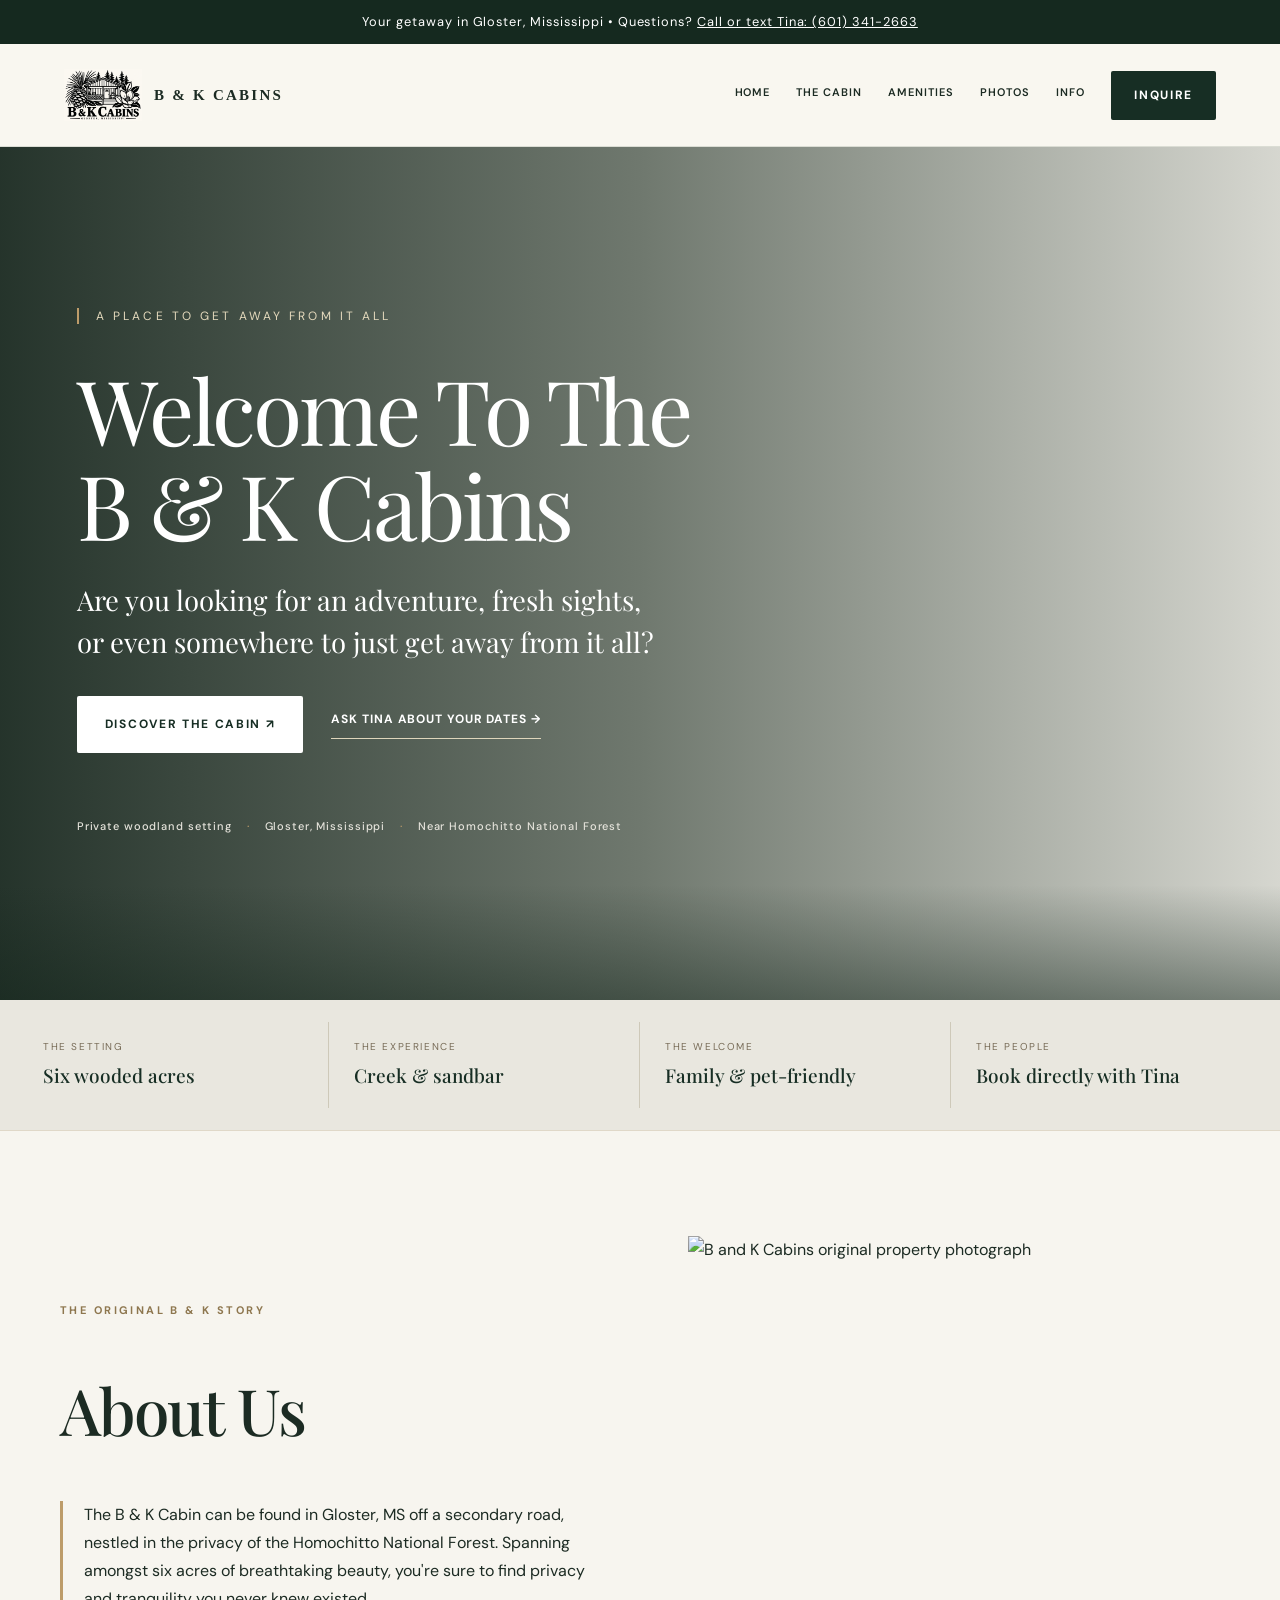
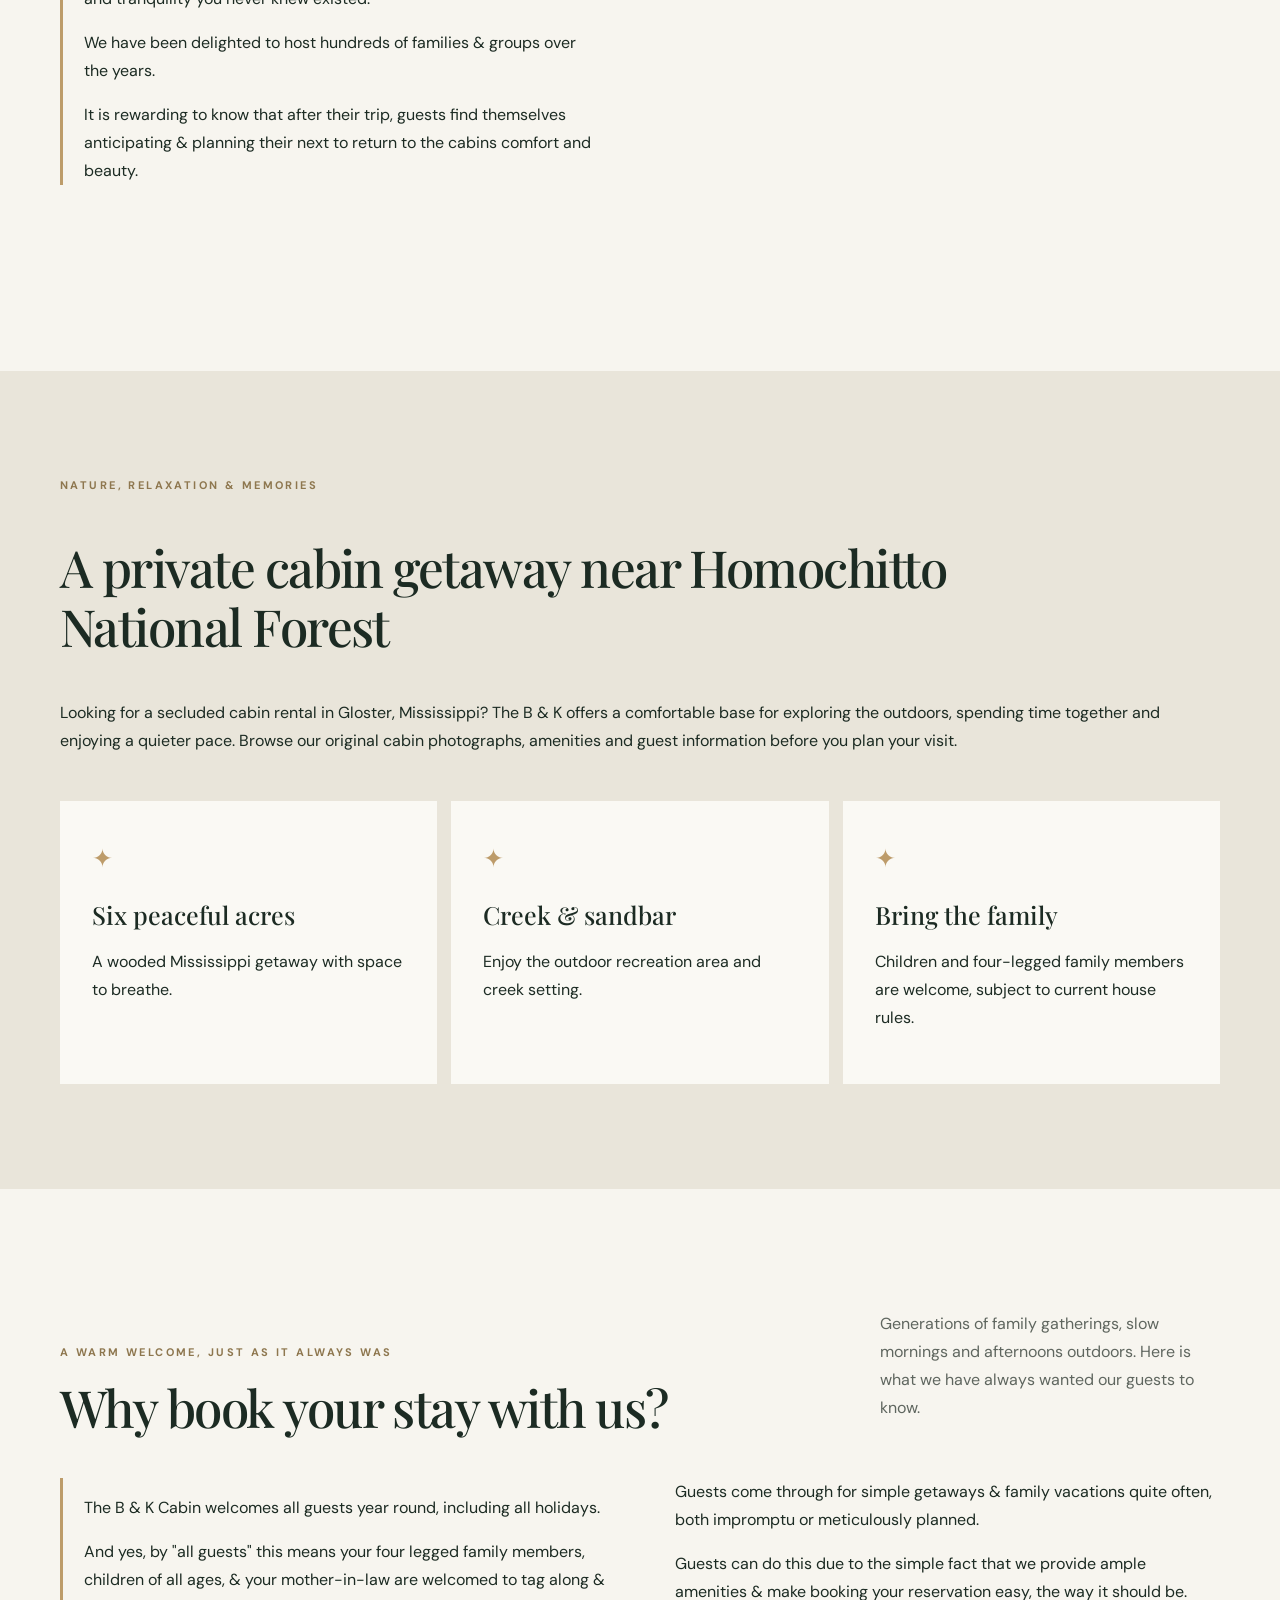
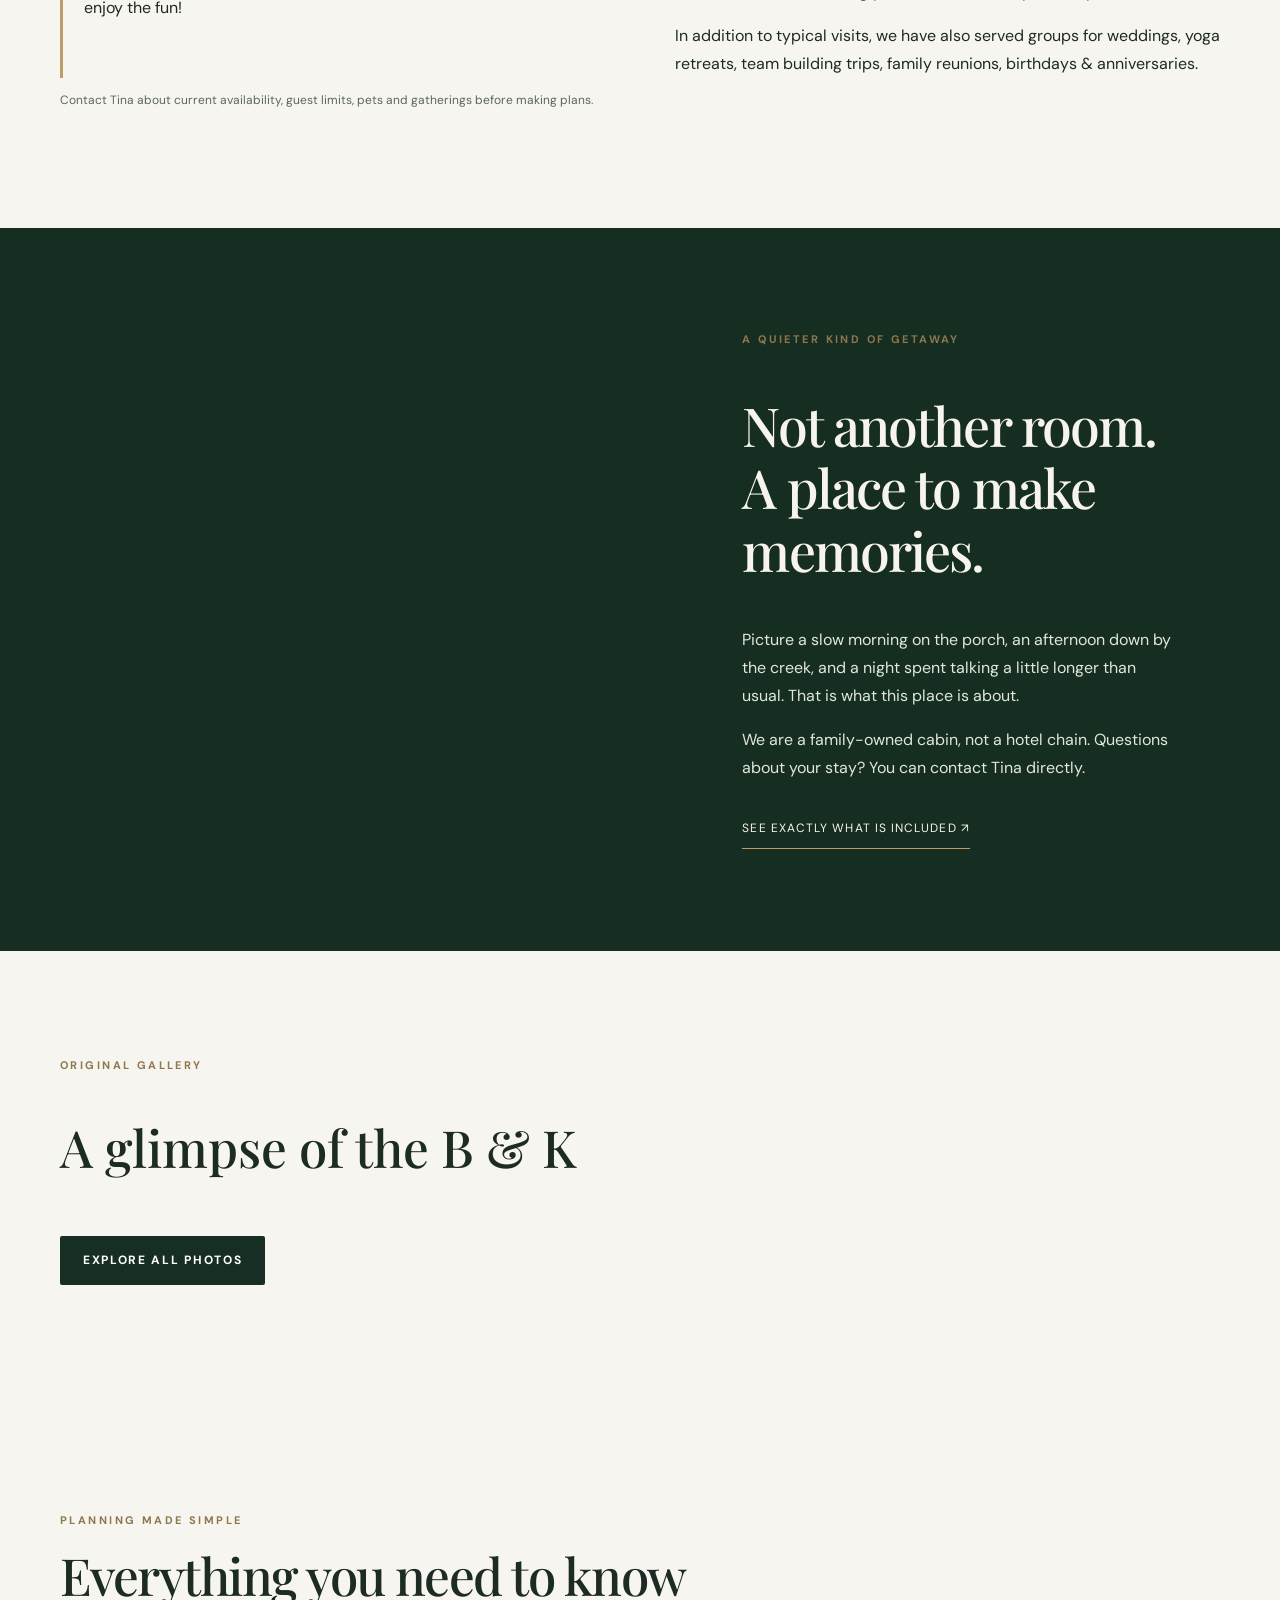
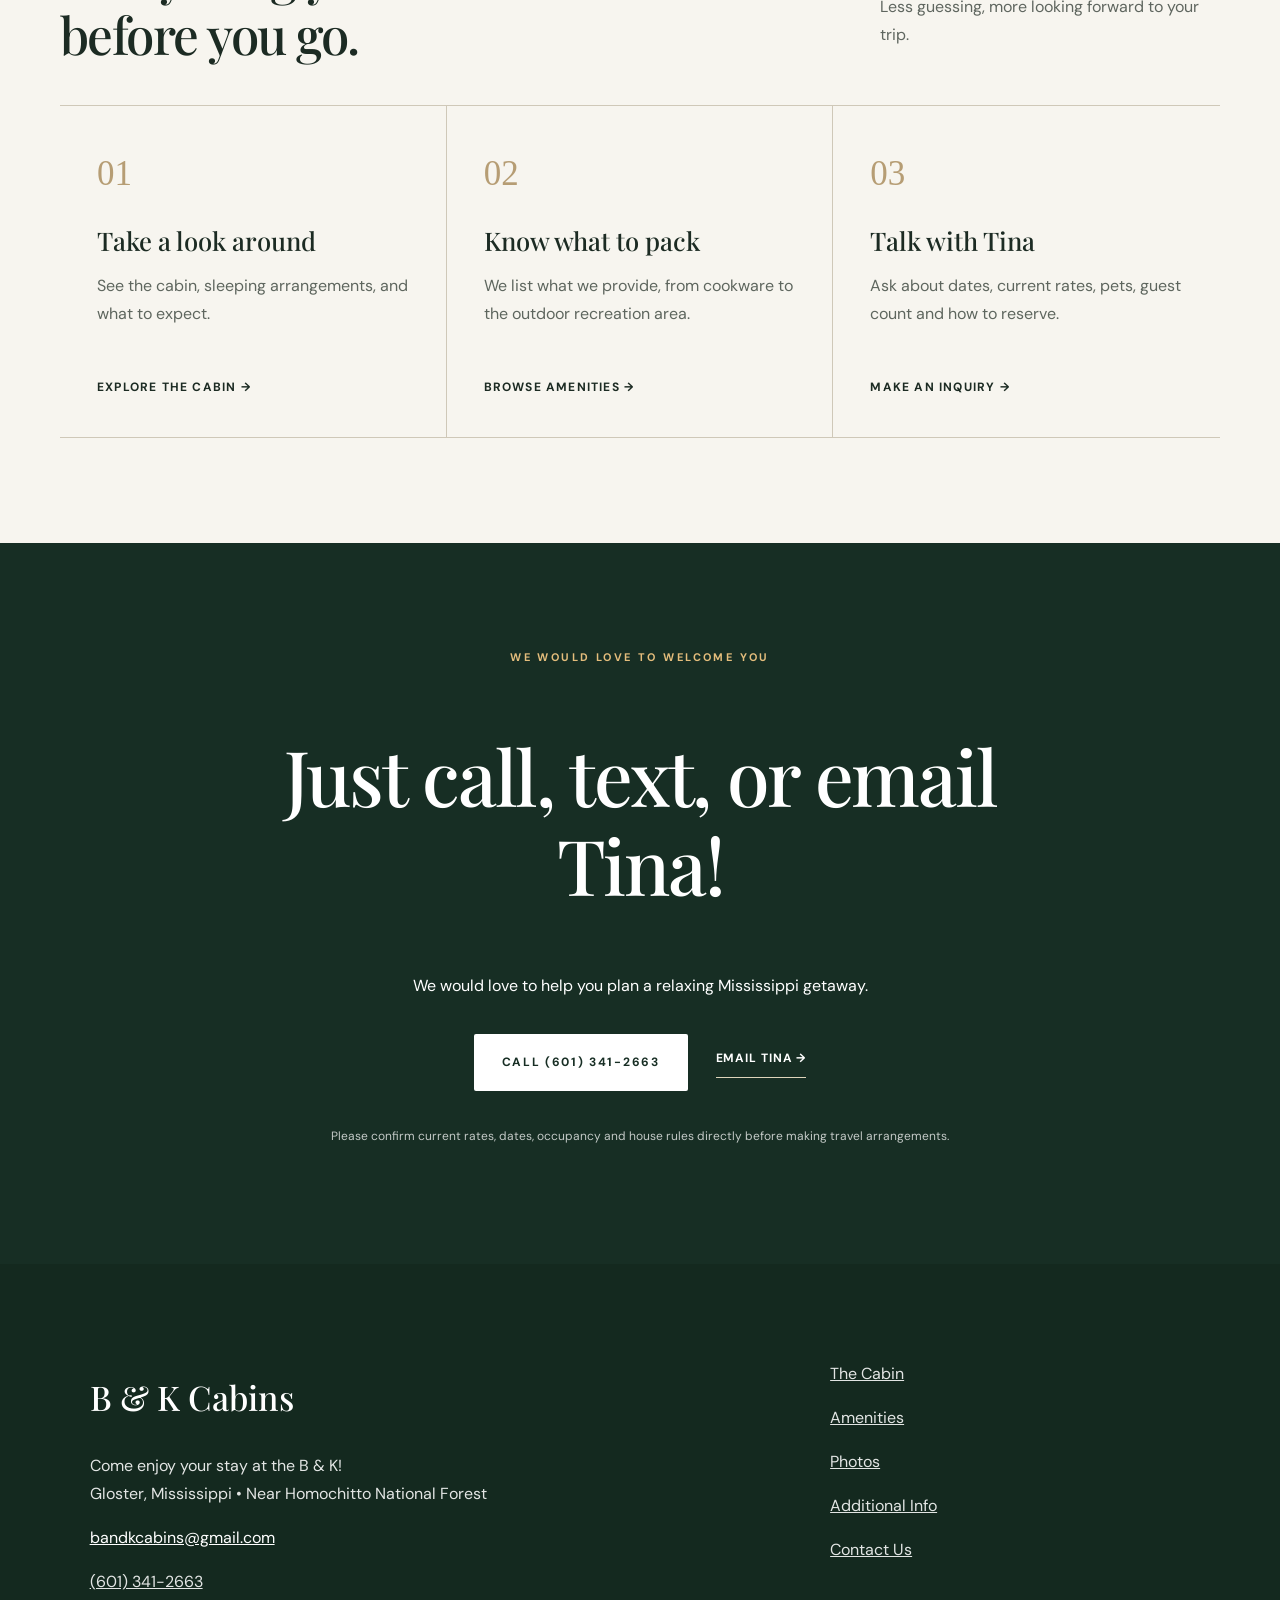
==== index.html @ 80681631 "Launch premium B&K Cabins website" ====
<!doctype html><html lang="en"><head><meta charset="utf-8"><meta name="viewport" content="width=device-width,initial-scale=1"><meta name="theme-color" content="#152c22"><title>B &amp; K Cabins | Secluded Creekside Cabin Rental in Gloster, MS</title><meta name="description" content="Plan a private cabin getaway in Gloster, Mississippi near Homochitto National Forest. Explore amenities, original photos, creek and sandbar, and contact Tina to book."><link rel="canonical" href="https://bandkcabins.com/"><meta property="og:type" content="website"><meta property="og:title" content="B &amp; K Cabins | Secluded Creekside Cabin Rental in Gloster, MS"><meta property="og:description" content="Plan a private cabin getaway in Gloster, Mississippi near Homochitto National Forest. Explore amenities, original photos, creek and sandbar, and contact Tina to book."><meta property="og:url" content="https://bandkcabins.com/"><meta property="og:image" content="https://bandkcabins.com/assets/bk-logo.png"><link rel="stylesheet" href="/assets/site.css"><link rel="icon" href="/assets/bk-logo.png"><script type="application/ld+json">{"@context": "https://schema.org", "@type": "LodgingBusiness", "name": "B & K Cabins", "url": "https://bandkcabins.com/", "description": "Private cabin rental near Homochitto National Forest in Gloster, Mississippi.", "address": {"@type": "PostalAddress", "addressLocality": "Gloster", "addressRegion": "MS", "addressCountry": "US"}, "telephone": "+1-601-341-2663", "email": "bandkcabins@gmail.com"}</script></head><body><div class="top">Your getaway in Gloster, Mississippi • Questions? <a href="tel:+16013412663">Call or text Tina: (601) 341-2663</a></div><nav class="nav" aria-label="Primary navigation"><a class="logo" href="/" aria-label="B and K Cabins homepage"><img src="/assets/bk-logo.png" alt="B and K Cabins woodland emblem"><span>B & K CABINS</span></a><div class="links"><a href="/">Home</a><a href="/the-cabin/">The Cabin</a><a href="/amenities/">Amenities</a><a href="/photos/">Photos</a><a href="/faq/">Info</a><a class="btn" href="/contact/">Inquire</a></div></nav><main><section class="hero"><div class="hero-inner"><span class="hero-line">A place to get away from it all</span><span class="eyebrow">Gloster, Mississippi • Creekside Cabin Getaway</span><h1>Welcome To The<br>B & K Cabins</h1><p>Are you looking for an adventure, fresh sights, or even somewhere to just get away from it all?</p><div class="hero-actions"><a href="/the-cabin/" class="btn alt">Discover the cabin <span aria-hidden="true">↗</span></a><a class="text-cta" href="/contact/">Ask Tina about your dates <span aria-hidden="true">→</span></a></div><p class="hero-foot">Private woodland setting <span>·</span> Gloster, Mississippi <span>·</span> Near Homochitto National Forest</p></div></section><section class="trust-band" aria-label="Property highlights"><div class="trust-inner"><div><small>THE SETTING</small><strong>Six wooded acres</strong></div><div><small>THE EXPERIENCE</small><strong>Creek & sandbar</strong></div><div><small>THE WELCOME</small><strong>Family & pet-friendly</strong></div><div><small>THE PEOPLE</small><strong>Book directly with Tina</strong></div></div></section><section class="wrap split"><div><div class="kicker">The original B & K story</div><h2>About Us</h2><div class="original"><p>The B & K Cabin can be found in Gloster, MS off a secondary road, nestled in the privacy of the Homochitto National Forest. Spanning amongst six acres of breathtaking beauty, you're sure to find privacy and tranquility you never knew existed.</p><p>We have been delighted to host hundreds of families & groups over the years.</p><p>It is rewarding to know that after their trip, guests find themselves anticipating & planning their next to return to the cabins comfort and beauty.</p></div></div><img src="https://static.wixstatic.com/media/a97bd1_fc669ba26fee4099aa055186581d35e2~mv2.jpeg" alt="B and K Cabins original property photograph"></section><section class="highlight"><div class="wrap"><div class="kicker">Nature, relaxation & memories</div><h2>A private cabin getaway near Homochitto National Forest</h2><p>Looking for a secluded cabin rental in Gloster, Mississippi? The B & K offers a comfortable base for exploring the outdoors, spending time together and enjoying a quieter pace. Browse our original cabin photographs, amenities and guest information before you plan your visit.</p><div class="cards"><div class="card"><h3>Six peaceful acres</h3><p>A wooded Mississippi getaway with space to breathe.</p></div><div class="card"><h3>Creek & sandbar</h3><p>Enjoy the outdoor recreation area and creek setting.</p></div><div class="card"><h3>Bring the family</h3><p>Children and four-legged family members are welcome, subject to current house rules.</p></div></div></div></section><section class="wrap why"><div class="section-intro"><div><div class="kicker">A warm welcome, just as it always was</div><h2>Why book your stay with us?</h2></div><p>Generations of family gatherings, slow mornings and afternoons outdoors. Here is what we have always wanted our guests to know.</p></div><div class="original"><p>The B & K Cabin welcomes all guests year round, including all holidays.</p><p>And yes, by "all guests" this means your four legged family members, children of all ages, & your mother-in-law are welcomed to tag along & enjoy the fun!</p><p>Guests come through for simple getaways & family vacations quite often, both impromptu or meticulously planned.</p><p>Guests can do this due to the simple fact that we provide ample amenities & make booking your reservation easy, the way it should be.</p><p>In addition to typical visits, we have also served groups for weddings, yoga retreats, team building trips, family reunions, birthdays & anniversaries.</p></div><p class="note">Contact Tina about current availability, guest limits, pets and gatherings before making plans.</p></section><section class="experience"><div class="experience-photo" role="img" aria-label="Original B & K guest photograph of the wooded property"></div><div class="experience-content"><div class="kicker">A quieter kind of getaway</div><h2>Not another room.<br>A place to make memories.</h2><p>Picture a slow morning on the porch, an afternoon down by the creek, and a night spent talking a little longer than usual. That is what this place is about.</p><p>We are a family-owned cabin, not a hotel chain. Questions about your stay? You can contact Tina directly.</p><a href="/amenities/" class="underlined">See exactly what is included <span aria-hidden="true">↗</span></a></div></section><section class="wrap"><div class="kicker">Original gallery</div><h2>A glimpse of the B & K</h2><div class="grid" data-gallery="6"></div><p><a class="btn" href="/photos/">Explore all photos</a></p></section><section class="wrap guest-journey"><div class="section-intro"><div><div class="kicker">Planning made simple</div><h2>Everything you need to know before you go.</h2></div><p>Less guessing, more looking forward to your trip.</p></div><div class="journey-grid"><a href="/the-cabin/"><span>01</span><h3>Take a look around</h3><p>See the cabin, sleeping arrangements, and what to expect.</p><b>Explore the cabin →</b></a><a href="/amenities/"><span>02</span><h3>Know what to pack</h3><p>We list what we provide, from cookware to the outdoor recreation area.</p><b>Browse amenities →</b></a><a href="/contact/"><span>03</span><h3>Talk with Tina</h3><p>Ask about dates, current rates, pets, guest count and how to reserve.</p><b>Make an inquiry →</b></a></div></section><section class="dark"><div class="wrap final-cta"><div class="kicker">We would love to welcome you</div><h2>Just call, text, or email Tina!</h2><p>We would love to help you plan a relaxing Mississippi getaway.</p><div class="hero-actions center"><a class="btn alt" href="tel:+16013412663">Call (601) 341-2663</a> <a class="text-cta" href="mailto:bandkcabins@gmail.com?subject=B%26K%20Cabins%20Stay%20Inquiry">Email Tina →</a></div><p class="booking-disclaimer">Please confirm current rates, dates, occupancy and house rules directly before making travel arrangements.</p></div></section></main><footer class="footer"><div><h3>B & K Cabins</h3><p>Come enjoy your stay at the B & K!<br>Gloster, Mississippi • Near Homochitto National Forest</p><a href="mailto:bandkcabins@gmail.com">bandkcabins@gmail.com</a><p><a href="tel:+16013412663">(601) 341-2663</a></p></div><div><p><a href="/the-cabin/">The Cabin</a></p><p><a href="/amenities/">Amenities</a></p><p><a href="/photos/">Photos</a></p><p><a href="/faq/">Additional Info</a></p><p><a href="/contact/">Contact Us</a></p></div></footer><script src="/assets/photos.js"></script><script defer src="/assets/site.js"></script></body></html>
---- assets/site.css ----
@import url('https://fonts.googleapis.com/css2?family=DM+Sans:wght@400;500;600;700&family=Playfair+Display:wght@400;500;600;700&display=swap');:root{--forest:#1e372b;--sage:#7c8b76;--cream:#f8f5ec;--sand:#eae1d1;--gold:#b08b52;--ink:#252c27}*{box-sizing:border-box}html{scroll-behavior:smooth}body{margin:0;background:var(--cream);color:var(--ink);font:16px/1.75 'DM Sans',sans-serif}h1,h2,h3{font-family:'Playfair Display',Georgia,serif;line-height:1.16;font-weight:500}h1{font-size:clamp(3rem,6.4vw,6.8rem);margin:.3em 0}h2{font-size:clamp(2rem,4vw,3.9rem)}h3{font-size:1.6rem}a{color:inherit}img{max-width:100%}.top{padding:9px 6%;background:var(--forest);color:#fff;text-align:center;font-size:.8rem;letter-spacing:.04em}.top a{color:inherit}.nav{display:flex;justify-content:space-between;align-items:center;gap:22px;padding:12px 5%;background:#fff;position:sticky;top:0;z-index:10;box-shadow:0 3px 16px #142b1712}.logo{display:flex;align-items:center;gap:12px;text-decoration:none;font-family:Georgia,serif;letter-spacing:.07em;font-weight:bold;font-size:18px}.logo img{width:72px;height:62px;object-fit:contain}.links{display:flex;align-items:center;gap:20px;font-size:13px;font-weight:600}.links a{text-decoration:none}.links a:hover{text-decoration:underline}.btn{display:inline-block;background:var(--forest);color:white;text-decoration:none;padding:14px 23px;border-radius:2px;font-weight:700;text-transform:uppercase;font-size:12px;letter-spacing:.14em}.btn.alt{background:#fff;color:var(--forest)}.hero{min-height:78vh;display:flex;align-items:center;background:linear-gradient(90deg,#102416db,#10241640),url('https://static.wixstatic.com/media/a97bd1_fc669ba26fee4099aa055186581d35e2~mv2.jpeg') center/cover;color:white;padding:8% 9%}.hero>div{max-width:840px}.eyebrow{text-transform:uppercase;letter-spacing:.21em;font-size:11px;font-weight:700;color:var(--gold)}.hero .eyebrow{color:#ead4a6}.hero p{max-width:590px;font-size:1.15rem}.wrap{max-width:1190px;margin:auto;padding:78px 25px}.split{display:grid;grid-template-columns:1fr 1fr;gap:60px;align-items:center}.split img{width:100%;min-height:380px;object-fit:cover}.highlight{background:var(--sand)}.muted{color:#647366}.kicker{font-size:11px;text-transform:uppercase;letter-spacing:.2em;font-weight:bold;color:#8a764e}.cards{display:grid;grid-template-columns:repeat(3,1fr);gap:20px}.card{background:white;padding:30px;min-height:210px;border-top:3px solid var(--gold)}.card h3{margin:0 0 12px}.grid{display:grid;grid-template-columns:repeat(3,1fr);gap:12px}.grid figure{margin:0;position:relative;background:#ddd;aspect-ratio:4/3;overflow:hidden}.grid img{width:100%;height:100%;object-fit:cover;transition:transform .3s}.grid img:hover{transform:scale(1.045)}.grid figcaption{background:#20392ccc;color:#fff;position:absolute;bottom:0;left:0;right:0;padding:8px 12px;font-size:11px;text-transform:capitalize}.dark{background:var(--forest);color:#fff}.dark .kicker{color:#e4bd7c}.footer{background:#14291f;color:#fff;padding:55px 7%;display:grid;grid-template-columns:2fr 1fr;gap:20px}.footer a{color:inherit}ul{padding-left:20px}li{padding-bottom:5px}.original{border-left:3px solid var(--gold);padding-left:21px}.note{font-size:12px;color:#59675c}.main-head{padding:75px 8% 55px;background:var(--sand)}.main-head h1{font-size:clamp(2.8rem,5vw,5rem)}.photos-note{margin:16px 0 30px}summary{cursor:pointer;font-weight:700;padding:15px 0;border-bottom:1px solid #c9c9b8}@media(max-width:850px){.links{gap:8px;flex-wrap:wrap;justify-content:flex-end}.links a{font-size:11px}.logo img{width:56px;height:50px}.split{grid-template-columns:1fr}.cards,.grid{grid-template-columns:repeat(2,1fr)}.hero{min-height:65vh}.footer{grid-template-columns:1fr}}@media(max-width:540px){.nav{align-items:flex-start;flex-direction:column}.links{width:100%;justify-content:space-between}.links a{font-size:10px}.links .btn{padding:9px}.hero{padding:13% 7%}.cards,.grid{grid-template-columns:1fr}.wrap{padding:50px 20px}.split{gap:22px}}
/* 2026 premium hospitality design system */
:root{--forest:#172e24;--gold:#bd9c6a;--cream:#f7f5ef;--sand:#f0eee6;--ink:#1c2b23}body{background:var(--cream)}.top{background:#15291f;letter-spacing:.075em;padding:11px 5%}.nav{background:rgba(249,247,240,.97);border-bottom:1px solid #283f3024;box-shadow:none;padding:15px max(5%,calc((100% - 1320px)/2));backdrop-filter:blur(14px)}.logo{font-size:15px;letter-spacing:.15em}.logo img{width:78px;height:72px}.links{gap:26px;font-size:11px;letter-spacing:.09em;text-transform:uppercase}.links a:not(.btn){padding-bottom:4px;border-bottom:1px solid transparent}.links a:not(.btn):hover{border-bottom-color:var(--gold);text-decoration:none}.btn{transition:background .25s,transform .25s;white-space:nowrap}.btn:hover{background:#305240;transform:translateY(-2px)}.hero{min-height:740px;min-height:min(90svh,880px);position:relative;padding:12% max(6%,calc((100% - 1320px)/2));background:linear-gradient(90deg,rgba(8,25,16,.88),rgba(13,30,17,.58) 50%,rgba(13,30,17,.14)),url('https://static.wixstatic.com/media/a97bd1_fc669ba26fee4099aa055186581d35e2~mv2.jpeg') center/cover}.hero:after{content:"";position:absolute;inset:auto 0 0;height:115px;background:linear-gradient(0deg,#13251b79,transparent);pointer-events:none}.hero-inner{max-width:850px;position:relative;z-index:1}.hero-line{font-size:12px;text-transform:uppercase;letter-spacing:.26em;color:#e4d9bc;border-left:2px solid var(--gold);padding-left:17px}.hero h1{max-width:900px;font-size:clamp(3.8rem,7vw,7.8rem);font-weight:400;letter-spacing:-.035em;line-height:1.06;margin:33px 0 27px}.hero p{font-family:'Playfair Display',Georgia,serif;font-size:clamp(1.2rem,2.15vw,1.8rem);font-weight:400;line-height:1.5}.hero .eyebrow{display:none}.hero-actions{display:flex;align-items:center;gap:28px;flex-wrap:wrap;margin:34px 0}.hero-actions .btn{padding:18px 28px}.text-cta{color:white;font-size:12px;letter-spacing:.075em;font-weight:700;text-transform:uppercase;text-decoration:none;border-bottom:1px solid #ded5bb;padding-bottom:8px}.text-cta:hover{color:#e9ce9d}.hero .hero-foot{font:500 11px/1.6 'DM Sans',sans-serif;letter-spacing:.08em;margin-top:65px;color:#e5e3db}.hero-foot span{margin:0 11px;color:var(--gold)}.trust-band{background:#e9e7df;border-bottom:1px solid #e0d8c8}.trust-inner{max-width:1320px;margin:auto;display:grid;grid-template-columns:repeat(4,1fr);padding:22px 18px}.trust-inner>div{padding:16px 25px;border-right:1px solid #cec9b9}.trust-inner>div:last-child{border-right:0}.trust-inner small{display:block;font-size:10px;letter-spacing:.16em;color:#786c58;margin-bottom:3px}.trust-inner strong{font-family:'Playfair Display',Georgia,serif;font-weight:500;font-size:19px;color:var(--forest)}.wrap{max-width:1210px;padding-top:105px;padding-bottom:105px}.split{gap:95px}.split h2{font-size:clamp(3rem,5vw,5.5rem);letter-spacing:-.03em}.split>img{height:630px;object-position:center}.original{border-color:var(--gold)}.original p{max-width:70ch}.kicker{letter-spacing:.22em;color:#8e774f}.highlight{background:#e9e5da}.highlight h2{max-width:900px;letter-spacing:-.03em}.cards{gap:14px;margin-top:46px}.card{border-top:0;padding:36px 32px;min-height:260px;background:#faf9f4}.card:before{content:'✦';font-size:25px;color:var(--gold)}.card h3{font-size:25px;margin:19px 0}.section-intro{display:flex;justify-content:space-between;align-items:end;gap:60px;margin-bottom:40px}.section-intro>div{flex:1}.section-intro>p{flex:0 1 340px;color:#5f665f}.section-intro h2{margin:16px 0 0;letter-spacing:-.03em}.why .original{columns:2;column-gap:45px}.why .original p{break-inside:avoid}.experience{display:grid;grid-template-columns:1fr 1fr;min-height:640px;background:#162d22}.experience-photo{background:url('https://static.wixstatic.com/media/a97bd1_2c4ac9acb76048c09a441248e656f37a~mv2.jpeg') center/cover}.experience-content{padding:clamp(55px,8vw,125px);align-self:center;color:#f6f4ed}.experience-content h2{font-size:clamp(2.8rem,4.2vw,5.3rem);letter-spacing:-.035em}.experience-content p{color:#e1e7dd;max-width:520px}.underlined{display:inline-block;border-bottom:1px solid var(--gold);margin-top:20px;padding-bottom:9px;text-decoration:none;text-transform:uppercase;letter-spacing:.09em;font-size:12px}.grid{grid-template-columns:repeat(3,1fr);gap:17px}.grid figure{aspect-ratio:1.18}.grid figure:first-child{grid-column:span 2;aspect-ratio:2.4}.grid img{filter:saturate(.92)}.grid figcaption{background:linear-gradient(0deg,#162c22b8,transparent);padding:33px 15px 10px}.journey-grid{display:grid;grid-template-columns:repeat(3,1fr);border-top:1px solid #cfc8b8;border-bottom:1px solid #cfc8b8}.journey-grid>a{text-decoration:none;padding:37px;border-right:1px solid #cfc8b8}.journey-grid>a:last-child{border:0}.journey-grid>a:hover{background:#ece9de}.journey-grid span{font-family:Georgia,serif;font-size:35px;color:#b69d74}.journey-grid h3{margin:22px 0 8px}.journey-grid p{min-height:84px;color:#5e665e}.journey-grid b{font-size:12px;text-transform:uppercase;letter-spacing:.1em}.final-cta{text-align:center;max-width:920px}.final-cta h2{font-size:clamp(3rem,6vw,6rem);letter-spacing:-.03em}.final-cta .center{justify-content:center}.booking-disclaimer{font-size:12px;opacity:.74;margin-top:35px}.footer{padding-top:80px;padding-bottom:80px}.footer h3{font-size:34px}.footer p{opacity:.88}@media(max-width:900px){.trust-inner{grid-template-columns:repeat(2,1fr)}.trust-inner>div:nth-child(2){border-right:0}.experience{grid-template-columns:1fr}.experience-photo{min-height:480px}.section-intro{display:block}.why .original{columns:1}.hero{min-height:680px}.split{gap:35px}.split>img{height:440px}.journey-grid{grid-template-columns:1fr}.journey-grid>a{border-right:0;border-bottom:1px solid #cfc8b8}.journey-grid>a:last-child{border-bottom:0}.journey-grid p{min-height:0}}@media(max-width:540px){.nav{position:relative}.hero{min-height:630px;padding:85px 7%}.hero h1{font-size:3.75rem}.hero .hero-foot{margin-top:35px}.trust-inner>div{padding:13px}.trust-inner strong{font-size:16px}.wrap{padding-top:68px;padding-bottom:68px}.experience-photo{min-height:300px}.experience-content{padding:55px 26px}.grid{grid-template-columns:repeat(2,1fr)}.grid figure:first-child{grid-column:span 2}.hero-actions{gap:21px}.split>img{height:320px}}@media(prefers-reduced-motion:reduce){*,*::before,*::after{scroll-behavior:auto!important;transition:none!important}}
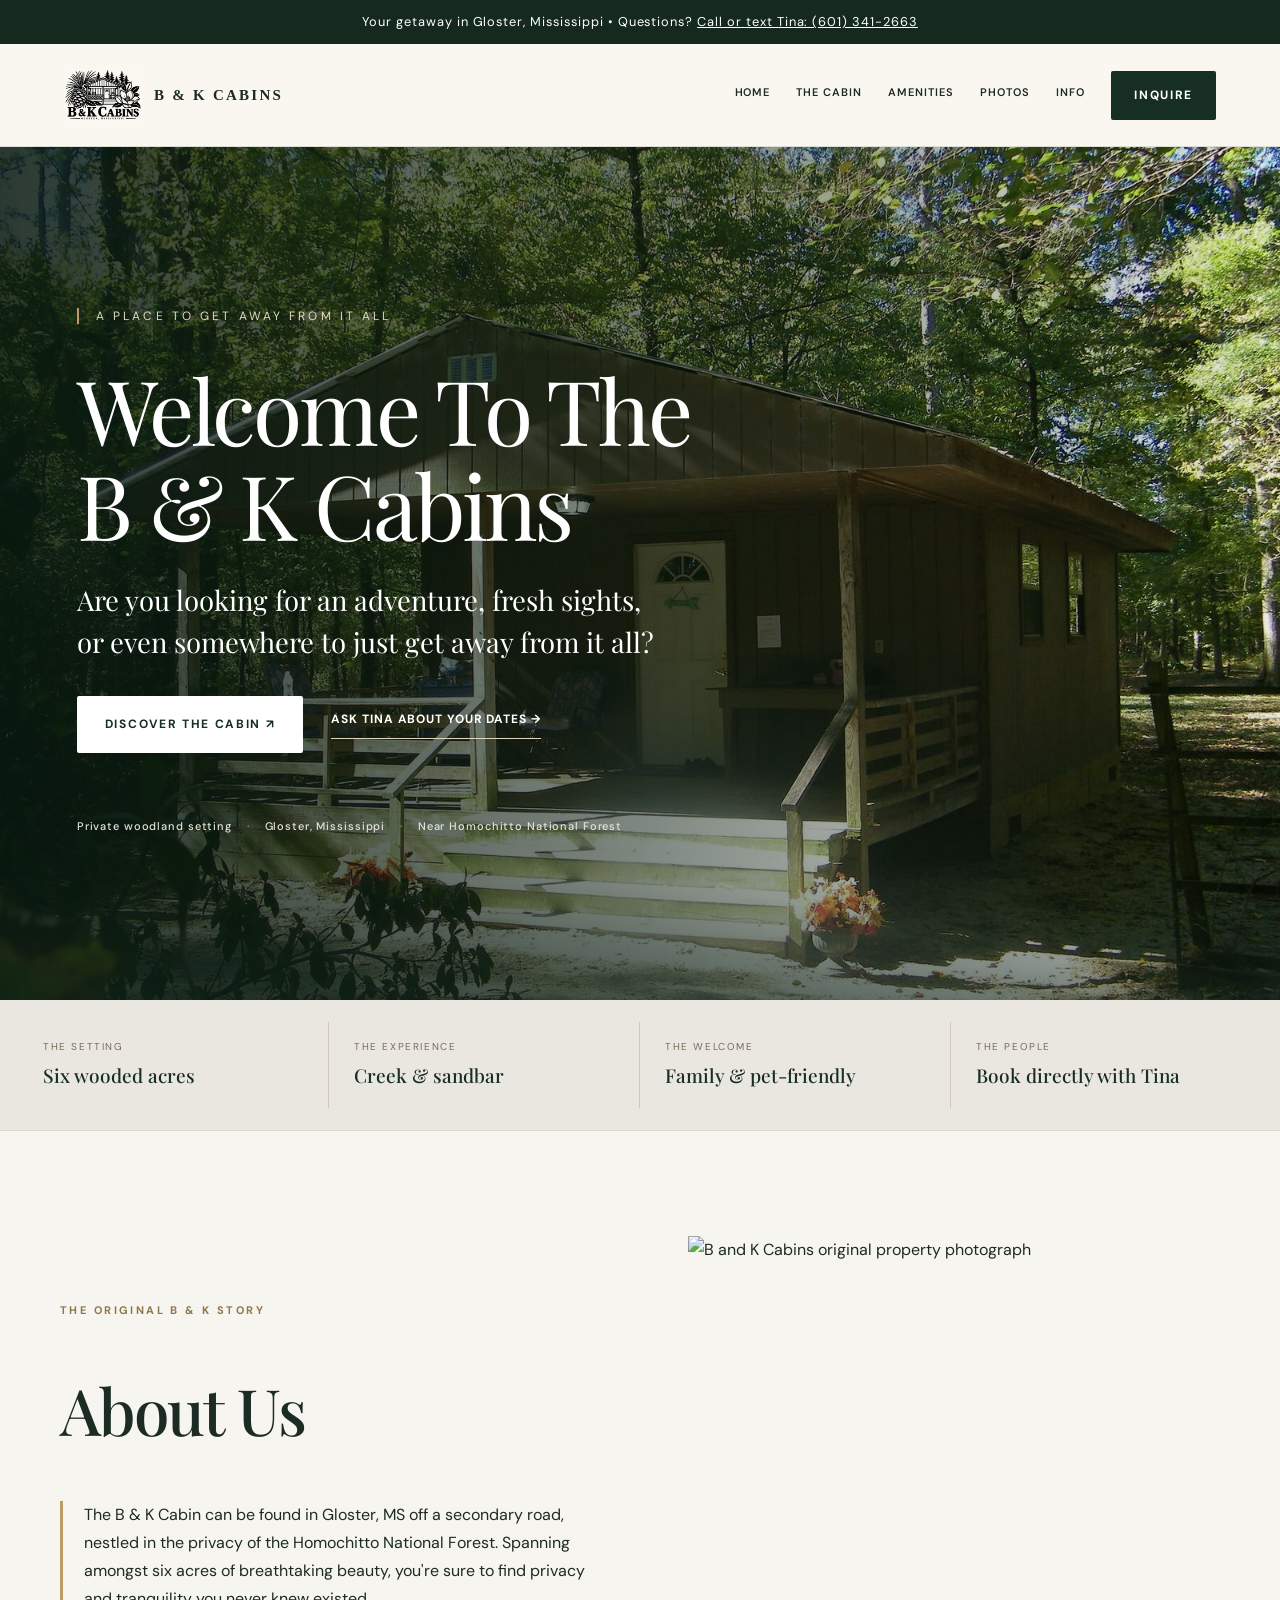
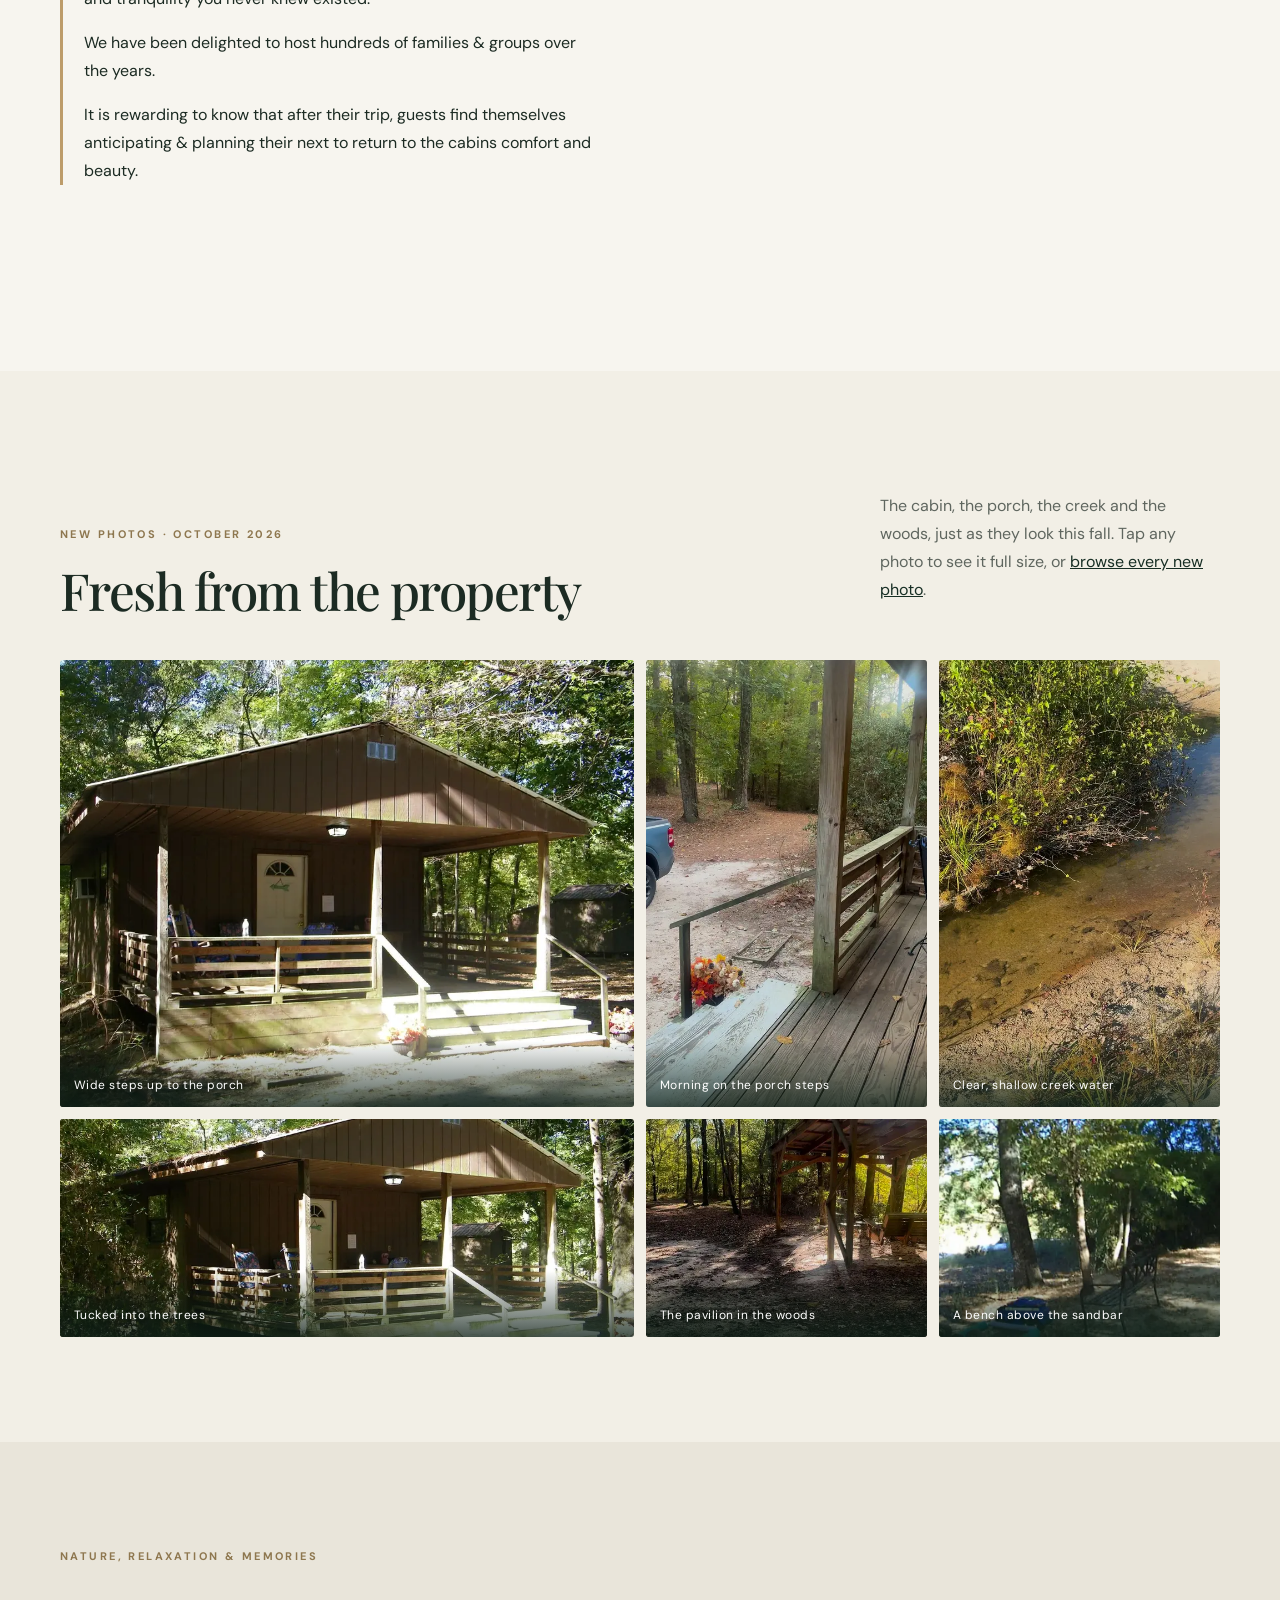
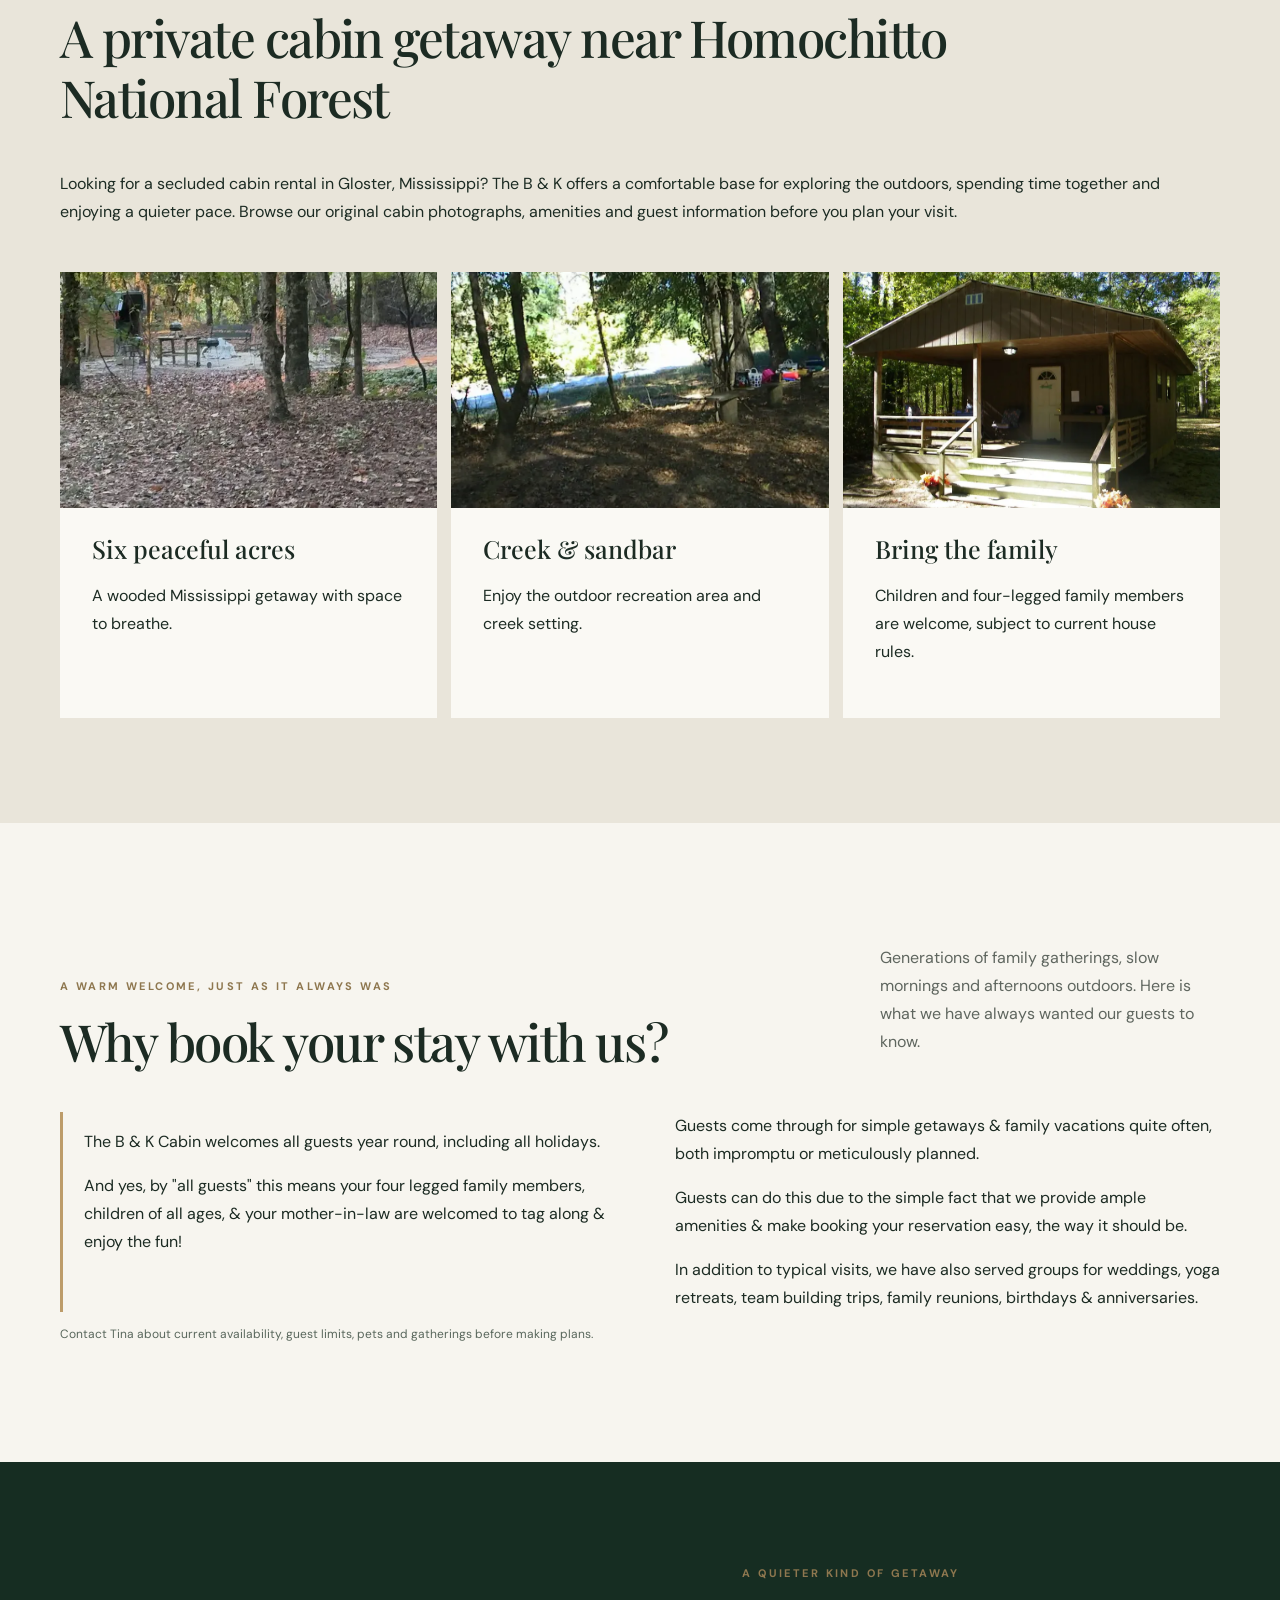
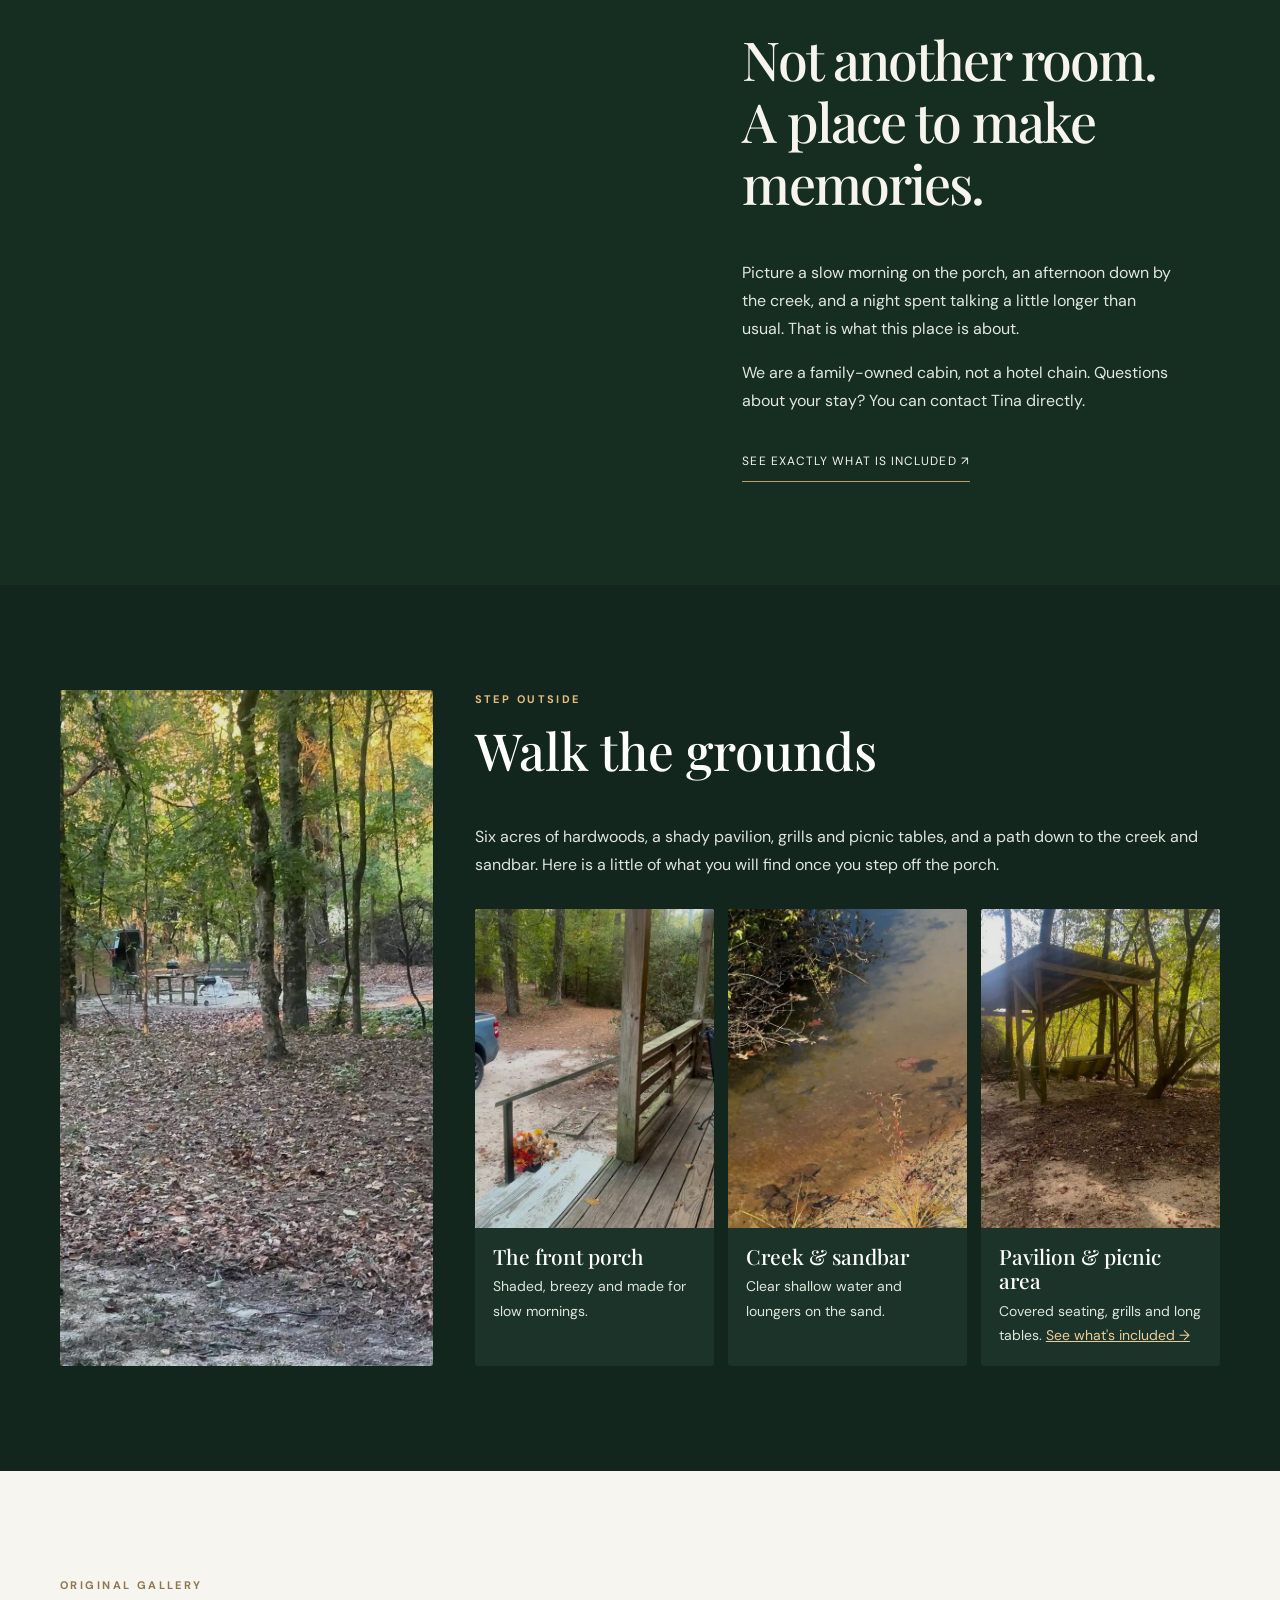
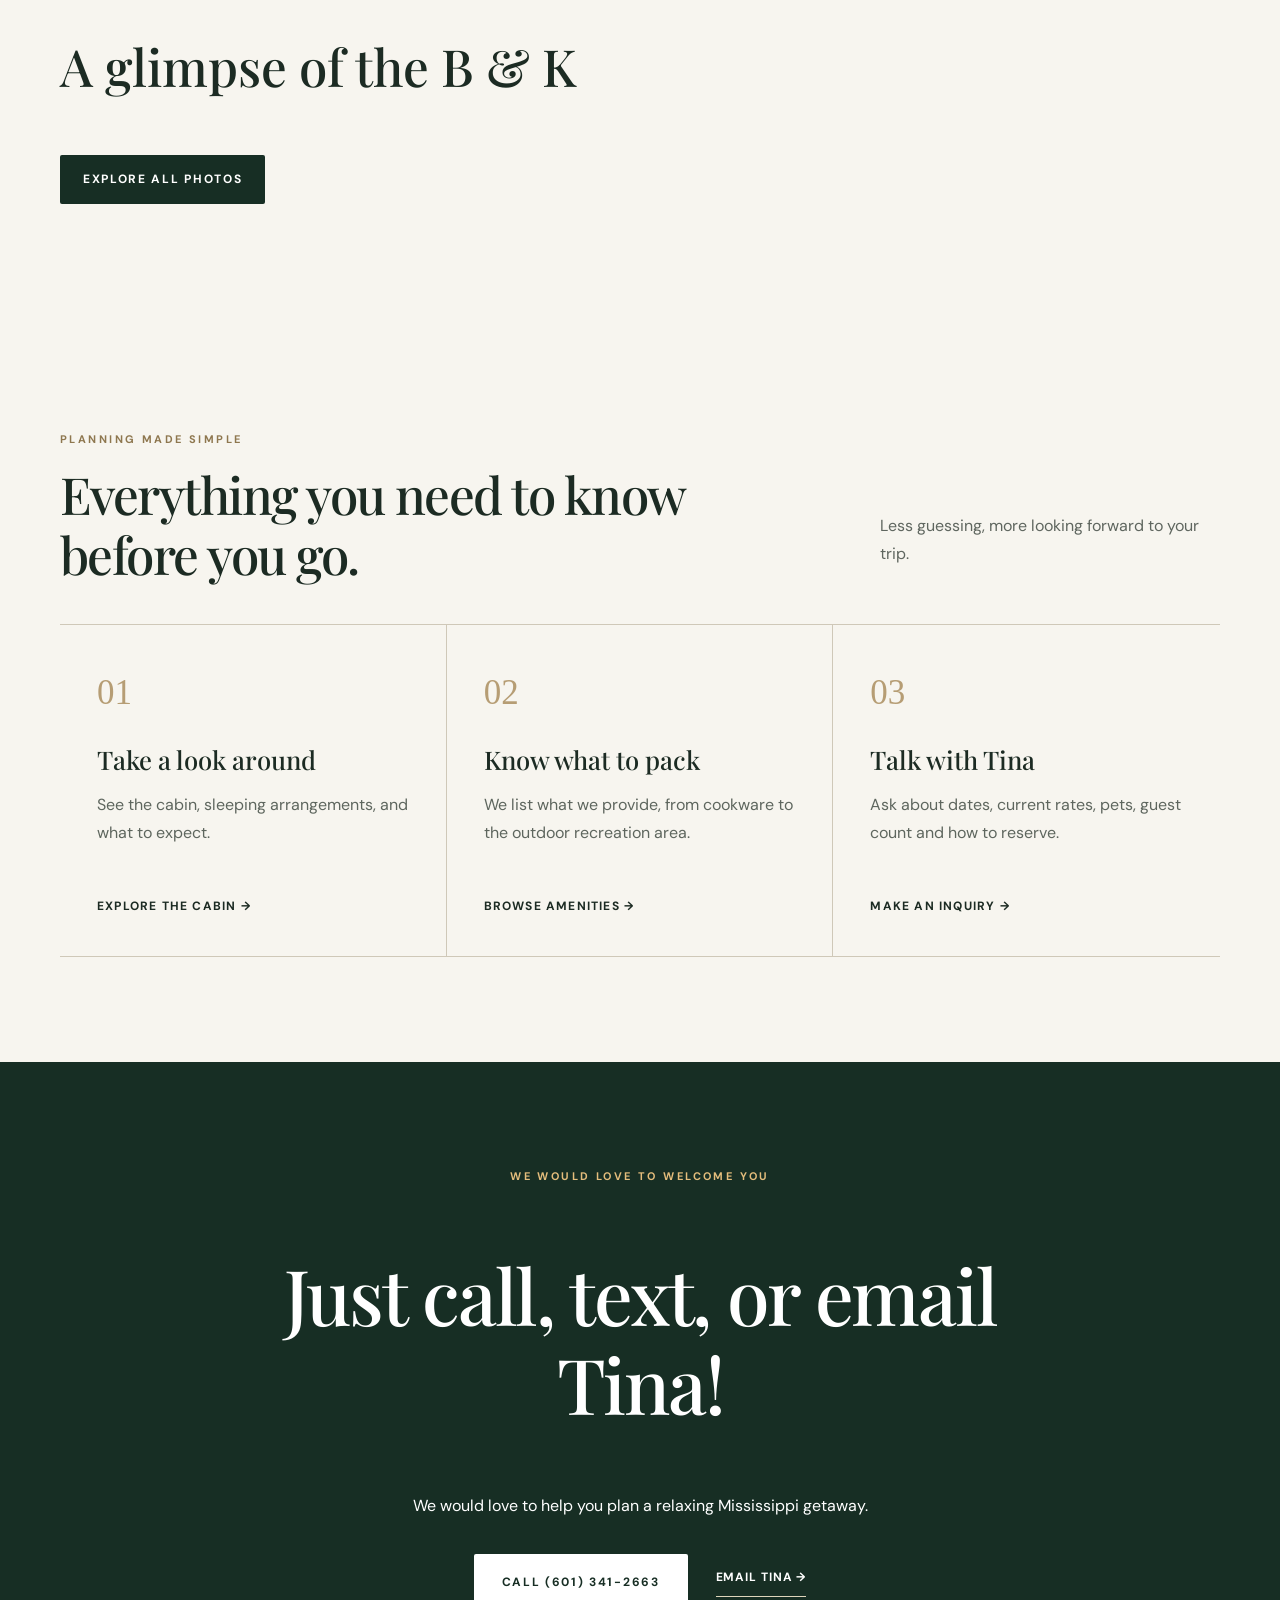
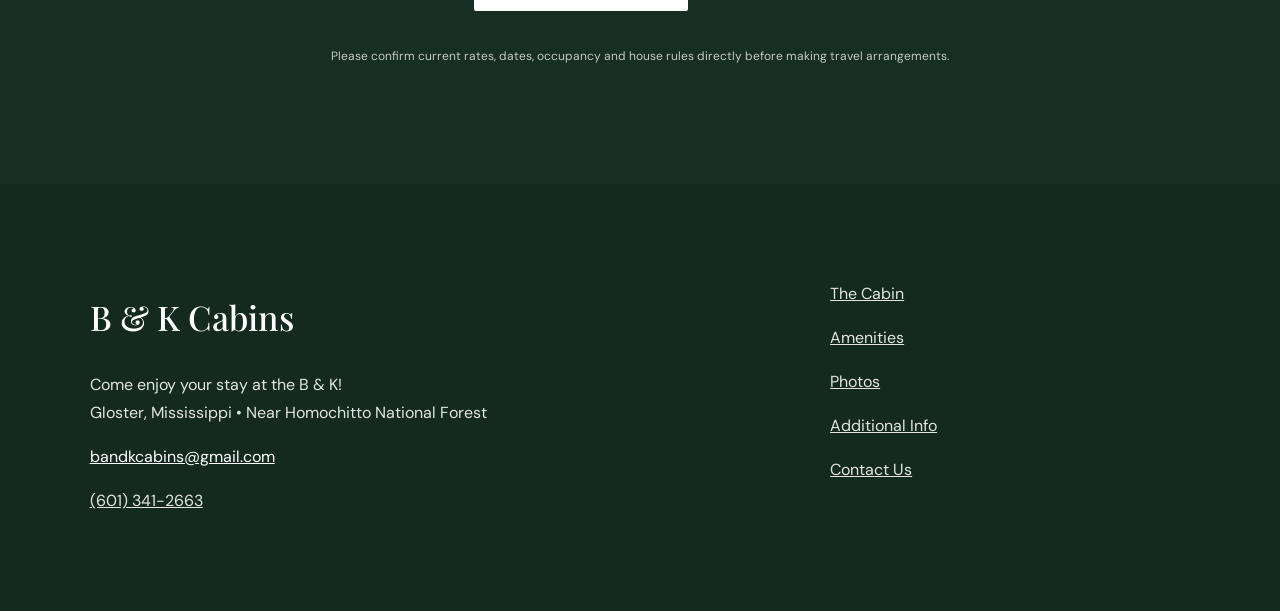
==== commit 4b10c848: "Add October 2026 property photos and woods clip across the site - New hero photo of the cabin (repla" ====
--- a/index.html
+++ b/index.html
@@ -1 +1 @@
-<!doctype html><html lang="en"><head><meta charset="utf-8"><meta name="viewport" content="width=device-width,initial-scale=1"><meta name="theme-color" content="#152c22"><title>B &amp; K Cabins | Secluded Creekside Cabin Rental in Gloster, MS</title><meta name="description" content="Plan a private cabin getaway in Gloster, Mississippi near Homochitto National Forest. Explore amenities, original photos, creek and sandbar, and contact Tina to book."><link rel="canonical" href="https://bandkcabins.com/"><meta property="og:type" content="website"><meta property="og:title" content="B &amp; K Cabins | Secluded Creekside Cabin Rental in Gloster, MS"><meta property="og:description" content="Plan a private cabin getaway in Gloster, Mississippi near Homochitto National Forest. Explore amenities, original photos, creek and sandbar, and contact Tina to book."><meta property="og:url" content="https://bandkcabins.com/"><meta property="og:image" content="https://bandkcabins.com/assets/bk-logo.png"><link rel="stylesheet" href="/assets/site.css"><link rel="icon" href="/assets/bk-logo.png"><script type="application/ld+json">{"@context": "https://schema.org", "@type": "LodgingBusiness", "name": "B & K Cabins", "url": "https://bandkcabins.com/", "description": "Private cabin rental near Homochitto National Forest in Gloster, Mississippi.", "address": {"@type": "PostalAddress", "addressLocality": "Gloster", "addressRegion": "MS", "addressCountry": "US"}, "telephone": "+1-601-341-2663", "email": "bandkcabins@gmail.com"}</script></head><body><div class="top">Your getaway in Gloster, Mississippi • Questions? <a href="tel:+16013412663">Call or text Tina: (601) 341-2663</a></div><nav class="nav" aria-label="Primary navigation"><a class="logo" href="/" aria-label="B and K Cabins homepage"><img src="/assets/bk-logo.png" alt="B and K Cabins woodland emblem"><span>B & K CABINS</span></a><div class="links"><a href="/">Home</a><a href="/the-cabin/">The Cabin</a><a href="/amenities/">Amenities</a><a href="/photos/">Photos</a><a href="/faq/">Info</a><a class="btn" href="/contact/">Inquire</a></div></nav><main><section class="hero"><div class="hero-inner"><span class="hero-line">A place to get away from it all</span><span class="eyebrow">Gloster, Mississippi • Creekside Cabin Getaway</span><h1>Welcome To The<br>B & K Cabins</h1><p>Are you looking for an adventure, fresh sights, or even somewhere to just get away from it all?</p><div class="hero-actions"><a href="/the-cabin/" class="btn alt">Discover the cabin <span aria-hidden="true">↗</span></a><a class="text-cta" href="/contact/">Ask Tina about your dates <span aria-hidden="true">→</span></a></div><p class="hero-foot">Private woodland setting <span>·</span> Gloster, Mississippi <span>·</span> Near Homochitto National Forest</p></div></section><section class="trust-band" aria-label="Property highlights"><div class="trust-inner"><div><small>THE SETTING</small><strong>Six wooded acres</strong></div><div><small>THE EXPERIENCE</small><strong>Creek & sandbar</strong></div><div><small>THE WELCOME</small><strong>Family & pet-friendly</strong></div><div><small>THE PEOPLE</small><strong>Book directly with Tina</strong></div></div></section><section class="wrap split"><div><div class="kicker">The original B & K story</div><h2>About Us</h2><div class="original"><p>The B & K Cabin can be found in Gloster, MS off a secondary road, nestled in the privacy of the Homochitto National Forest. Spanning amongst six acres of breathtaking beauty, you're sure to find privacy and tranquility you never knew existed.</p><p>We have been delighted to host hundreds of families & groups over the years.</p><p>It is rewarding to know that after their trip, guests find themselves anticipating & planning their next to return to the cabins comfort and beauty.</p></div></div><img src="https://static.wixstatic.com/media/a97bd1_fc669ba26fee4099aa055186581d35e2~mv2.jpeg" alt="B and K Cabins original property photograph"></section><section class="highlight"><div class="wrap"><div class="kicker">Nature, relaxation & memories</div><h2>A private cabin getaway near Homochitto National Forest</h2><p>Looking for a secluded cabin rental in Gloster, Mississippi? The B & K offers a comfortable base for exploring the outdoors, spending time together and enjoying a quieter pace. Browse our original cabin photographs, amenities and guest information before you plan your visit.</p><div class="cards"><div class="card"><h3>Six peaceful acres</h3><p>A wooded Mississippi getaway with space to breathe.</p></div><div class="card"><h3>Creek & sandbar</h3><p>Enjoy the outdoor recreation area and creek setting.</p></div><div class="card"><h3>Bring the family</h3><p>Children and four-legged family members are welcome, subject to current house rules.</p></div></div></div></section><section class="wrap why"><div class="section-intro"><div><div class="kicker">A warm welcome, just as it always was</div><h2>Why book your stay with us?</h2></div><p>Generations of family gatherings, slow mornings and afternoons outdoors. Here is what we have always wanted our guests to know.</p></div><div class="original"><p>The B & K Cabin welcomes all guests year round, including all holidays.</p><p>And yes, by "all guests" this means your four legged family members, children of all ages, & your mother-in-law are welcomed to tag along & enjoy the fun!</p><p>Guests come through for simple getaways & family vacations quite often, both impromptu or meticulously planned.</p><p>Guests can do this due to the simple fact that we provide ample amenities & make booking your reservation easy, the way it should be.</p><p>In addition to typical visits, we have also served groups for weddings, yoga retreats, team building trips, family reunions, birthdays & anniversaries.</p></div><p class="note">Contact Tina about current availability, guest limits, pets and gatherings before making plans.</p></section><section class="experience"><div class="experience-photo" role="img" aria-label="Original B & K guest photograph of the wooded property"></div><div class="experience-content"><div class="kicker">A quieter kind of getaway</div><h2>Not another room.<br>A place to make memories.</h2><p>Picture a slow morning on the porch, an afternoon down by the creek, and a night spent talking a little longer than usual. That is what this place is about.</p><p>We are a family-owned cabin, not a hotel chain. Questions about your stay? You can contact Tina directly.</p><a href="/amenities/" class="underlined">See exactly what is included <span aria-hidden="true">↗</span></a></div></section><section class="wrap"><div class="kicker">Original gallery</div><h2>A glimpse of the B & K</h2><div class="grid" data-gallery="6"></div><p><a class="btn" href="/photos/">Explore all photos</a></p></section><section class="wrap guest-journey"><div class="section-intro"><div><div class="kicker">Planning made simple</div><h2>Everything you need to know before you go.</h2></div><p>Less guessing, more looking forward to your trip.</p></div><div class="journey-grid"><a href="/the-cabin/"><span>01</span><h3>Take a look around</h3><p>See the cabin, sleeping arrangements, and what to expect.</p><b>Explore the cabin →</b></a><a href="/amenities/"><span>02</span><h3>Know what to pack</h3><p>We list what we provide, from cookware to the outdoor recreation area.</p><b>Browse amenities →</b></a><a href="/contact/"><span>03</span><h3>Talk with Tina</h3><p>Ask about dates, current rates, pets, guest count and how to reserve.</p><b>Make an inquiry →</b></a></div></section><section class="dark"><div class="wrap final-cta"><div class="kicker">We would love to welcome you</div><h2>Just call, text, or email Tina!</h2><p>We would love to help you plan a relaxing Mississippi getaway.</p><div class="hero-actions center"><a class="btn alt" href="tel:+16013412663">Call (601) 341-2663</a> <a class="text-cta" href="mailto:bandkcabins@gmail.com?subject=B%26K%20Cabins%20Stay%20Inquiry">Email Tina →</a></div><p class="booking-disclaimer">Please confirm current rates, dates, occupancy and house rules directly before making travel arrangements.</p></div></section></main><footer class="footer"><div><h3>B & K Cabins</h3><p>Come enjoy your stay at the B & K!<br>Gloster, Mississippi • Near Homochitto National Forest</p><a href="mailto:bandkcabins@gmail.com">bandkcabins@gmail.com</a><p><a href="tel:+16013412663">(601) 341-2663</a></p></div><div><p><a href="/the-cabin/">The Cabin</a></p><p><a href="/amenities/">Amenities</a></p><p><a href="/photos/">Photos</a></p><p><a href="/faq/">Additional Info</a></p><p><a href="/contact/">Contact Us</a></p></div></footer><script src="/assets/photos.js"></script><script defer src="/assets/site.js"></script></body></html>+<!doctype html><html lang="en"><head><meta charset="utf-8"><meta name="viewport" content="width=device-width,initial-scale=1"><meta name="theme-color" content="#152c22"><title>B &amp; K Cabins | Secluded Creekside Cabin Rental in Gloster, MS</title><meta name="description" content="Plan a private cabin getaway in Gloster, Mississippi near Homochitto National Forest. Explore amenities, original photos, creek and sandbar, and contact Tina to book."><link rel="canonical" href="https://bandkcabins.com/"><meta property="og:type" content="website"><meta property="og:title" content="B &amp; K Cabins | Secluded Creekside Cabin Rental in Gloster, MS"><meta property="og:description" content="Plan a private cabin getaway in Gloster, Mississippi near Homochitto National Forest. Explore amenities, original photos, creek and sandbar, and contact Tina to book."><meta property="og:url" content="https://bandkcabins.com/"><meta property="og:image" content="https://bandkcabins.com/assets/oct2026/cabin-porch-flowers.jpg"><meta property="og:image:alt" content="The B &amp; K cabin and its covered front porch in the woods"><link rel="preload" as="image" href="/assets/oct2026/cabin-porch-flowers.jpg"><link rel="stylesheet" href="/assets/site.css"><link rel="icon" href="/assets/bk-logo.png"><script type="application/ld+json">{"@context": "https://schema.org", "@type": "LodgingBusiness", "name": "B & K Cabins", "url": "https://bandkcabins.com/", "description": "Private cabin rental near Homochitto National Forest in Gloster, Mississippi.", "address": {"@type": "PostalAddress", "addressLocality": "Gloster", "addressRegion": "MS", "addressCountry": "US"}, "telephone": "+1-601-341-2663", "email": "bandkcabins@gmail.com", "image": "https://bandkcabins.com/assets/oct2026/cabin-porch-flowers.jpg"}</script></head><body><div class="top">Your getaway in Gloster, Mississippi • Questions? <a href="tel:+16013412663">Call or text Tina: (601) 341-2663</a></div><nav class="nav" aria-label="Primary navigation"><a class="logo" href="/" aria-label="B and K Cabins homepage"><img src="/assets/bk-logo.png" alt="B and K Cabins woodland emblem"><span>B & K CABINS</span></a><div class="links"><a href="/">Home</a><a href="/the-cabin/">The Cabin</a><a href="/amenities/">Amenities</a><a href="/photos/">Photos</a><a href="/faq/">Info</a><a class="btn" href="/contact/">Inquire</a></div></nav><main><section class="hero"><div class="hero-inner"><span class="hero-line">A place to get away from it all</span><span class="eyebrow">Gloster, Mississippi • Creekside Cabin Getaway</span><h1>Welcome To The<br>B & K Cabins</h1><p>Are you looking for an adventure, fresh sights, or even somewhere to just get away from it all?</p><div class="hero-actions"><a href="/the-cabin/" class="btn alt">Discover the cabin <span aria-hidden="true">↗</span></a><a class="text-cta" href="/contact/">Ask Tina about your dates <span aria-hidden="true">→</span></a></div><p class="hero-foot">Private woodland setting <span>·</span> Gloster, Mississippi <span>·</span> Near Homochitto National Forest</p></div></section><section class="trust-band" aria-label="Property highlights"><div class="trust-inner"><div><small>THE SETTING</small><strong>Six wooded acres</strong></div><div><small>THE EXPERIENCE</small><strong>Creek & sandbar</strong></div><div><small>THE WELCOME</small><strong>Family & pet-friendly</strong></div><div><small>THE PEOPLE</small><strong>Book directly with Tina</strong></div></div></section><section class="wrap split"><div><div class="kicker">The original B & K story</div><h2>About Us</h2><div class="original"><p>The B & K Cabin can be found in Gloster, MS off a secondary road, nestled in the privacy of the Homochitto National Forest. Spanning amongst six acres of breathtaking beauty, you're sure to find privacy and tranquility you never knew existed.</p><p>We have been delighted to host hundreds of families & groups over the years.</p><p>It is rewarding to know that after their trip, guests find themselves anticipating & planning their next to return to the cabins comfort and beauty.</p></div></div><img src="https://static.wixstatic.com/media/a97bd1_fc669ba26fee4099aa055186581d35e2~mv2.jpeg" alt="B and K Cabins original property photograph"></section><section class="fresh"><div class="wrap reveal"><div class="section-intro"><div><div class="kicker">New photos · October 2026</div><h2>Fresh from the property</h2></div><p>The cabin, the porch, the creek and the woods, just as they look this fall. Tap any photo to see it full size, or <a href="/photos/">browse every new photo</a>.</p></div><div class="bento" data-new-photos="cabin-front-steps,porch-steps-morning,creek-shallows,cabin-side-angle,pavilion-in-the-woods,bench-by-the-creek" data-captions></div></div></section><section class="highlight"><div class="wrap"><div class="kicker">Nature, relaxation & memories</div><h2>A private cabin getaway near Homochitto National Forest</h2><p>Looking for a secluded cabin rental in Gloster, Mississippi? The B & K offers a comfortable base for exploring the outdoors, spending time together and enjoying a quieter pace. Browse our original cabin photographs, amenities and guest information before you plan your visit.</p><div class="cards"><div class="card has-photo"><div class="card-photo"><picture><source type="image/webp" srcset="/assets/oct2026/woods-picnic-morning-900.webp"><img src="/assets/oct2026/woods-picnic-morning.jpg" alt="Picnic tables seen through the hardwood trees on the six-acre property" loading="lazy" decoding="async"></picture></div><h3>Six peaceful acres</h3><p>A wooded Mississippi getaway with space to breathe.</p></div><div class="card has-photo"><div class="card-photo"><picture><source type="image/webp" srcset="/assets/oct2026/creek-overlook-900.webp"><img src="/assets/oct2026/creek-overlook.jpg" alt="Path through the trees opening onto the creek and sandbar" loading="lazy" decoding="async"></picture></div><h3>Creek & sandbar</h3><p>Enjoy the outdoor recreation area and creek setting.</p></div><div class="card has-photo"><div class="card-photo"><picture><source type="image/webp" srcset="/assets/oct2026/cabin-front-porch-900.webp"><img src="/assets/oct2026/cabin-front-porch.jpg" alt="Covered front porch of the cabin with rocking chairs" loading="lazy" decoding="async"></picture></div><h3>Bring the family</h3><p>Children and four-legged family members are welcome, subject to current house rules.</p></div></div></div></section><section class="wrap why"><div class="section-intro"><div><div class="kicker">A warm welcome, just as it always was</div><h2>Why book your stay with us?</h2></div><p>Generations of family gatherings, slow mornings and afternoons outdoors. Here is what we have always wanted our guests to know.</p></div><div class="original"><p>The B & K Cabin welcomes all guests year round, including all holidays.</p><p>And yes, by "all guests" this means your four legged family members, children of all ages, & your mother-in-law are welcomed to tag along & enjoy the fun!</p><p>Guests come through for simple getaways & family vacations quite often, both impromptu or meticulously planned.</p><p>Guests can do this due to the simple fact that we provide ample amenities & make booking your reservation easy, the way it should be.</p><p>In addition to typical visits, we have also served groups for weddings, yoga retreats, team building trips, family reunions, birthdays & anniversaries.</p></div><p class="note">Contact Tina about current availability, guest limits, pets and gatherings before making plans.</p></section><section class="experience"><div class="experience-photo" role="img" aria-label="Original B & K guest photograph of the wooded property"></div><div class="experience-content"><div class="kicker">A quieter kind of getaway</div><h2>Not another room.<br>A place to make memories.</h2><p>Picture a slow morning on the porch, an afternoon down by the creek, and a night spent talking a little longer than usual. That is what this place is about.</p><p>We are a family-owned cabin, not a hotel chain. Questions about your stay? You can contact Tina directly.</p><a href="/amenities/" class="underlined">See exactly what is included <span aria-hidden="true">↗</span></a></div></section><section class="grounds"><div class="wrap grounds-grid reveal"><video src="/assets/oct2026/woods-walk-loop.mp4" poster="/assets/oct2026/woods-walk-loop-poster.jpg" autoplay muted loop playsinline preload="metadata" aria-label="Short silent clip walking through the wooded grounds near the picnic area"></video><div><div class="kicker">Step outside</div><h2>Walk the grounds</h2><p>Six acres of hardwoods, a shady pavilion, grills and picnic tables, and a path down to the creek and sandbar. Here is a little of what you will find once you step off the porch.</p><div class="grounds-list"><article><div class="strip" data-new-photos="porch-steps-morning"></div><h3>The front porch</h3><p>Shaded, breezy and made for slow mornings.</p></article><article><div class="strip" data-new-photos="creek-clear-water"></div><h3>Creek &amp; sandbar</h3><p>Clear shallow water and loungers on the sand.</p></article><article><div class="strip" data-new-photos="pavilion-shade"></div><h3>Pavilion &amp; picnic area</h3><p>Covered seating, grills and long tables. <a href="/amenities/">See what's included →</a></p></article></div></div></div></section><section class="wrap"><div class="kicker">Original gallery</div><h2>A glimpse of the B & K</h2><div class="grid" data-gallery="6"></div><p><a class="btn" href="/photos/">Explore all photos</a></p></section><section class="wrap guest-journey"><div class="section-intro"><div><div class="kicker">Planning made simple</div><h2>Everything you need to know before you go.</h2></div><p>Less guessing, more looking forward to your trip.</p></div><div class="journey-grid"><a href="/the-cabin/"><span>01</span><h3>Take a look around</h3><p>See the cabin, sleeping arrangements, and what to expect.</p><b>Explore the cabin →</b></a><a href="/amenities/"><span>02</span><h3>Know what to pack</h3><p>We list what we provide, from cookware to the outdoor recreation area.</p><b>Browse amenities →</b></a><a href="/contact/"><span>03</span><h3>Talk with Tina</h3><p>Ask about dates, current rates, pets, guest count and how to reserve.</p><b>Make an inquiry →</b></a></div></section><section class="dark"><div class="wrap final-cta"><div class="kicker">We would love to welcome you</div><h2>Just call, text, or email Tina!</h2><p>We would love to help you plan a relaxing Mississippi getaway.</p><div class="hero-actions center"><a class="btn alt" href="tel:+16013412663">Call (601) 341-2663</a> <a class="text-cta" href="mailto:bandkcabins@gmail.com?subject=B%26K%20Cabins%20Stay%20Inquiry">Email Tina →</a></div><p class="booking-disclaimer">Please confirm current rates, dates, occupancy and house rules directly before making travel arrangements.</p></div></section></main><footer class="footer"><div><h3>B & K Cabins</h3><p>Come enjoy your stay at the B & K!<br>Gloster, Mississippi • Near Homochitto National Forest</p><a href="mailto:bandkcabins@gmail.com">bandkcabins@gmail.com</a><p><a href="tel:+16013412663">(601) 341-2663</a></p></div><div><p><a href="/the-cabin/">The Cabin</a></p><p><a href="/amenities/">Amenities</a></p><p><a href="/photos/">Photos</a></p><p><a href="/faq/">Additional Info</a></p><p><a href="/contact/">Contact Us</a></p></div></footer><script src="/assets/photos.js"></script><script src="/assets/oct2026.js"></script><script defer src="/assets/site.js"></script></body></html>
--- a/assets/site.css
+++ b/assets/site.css
@@ -1,3 +1,44 @@
 @import url('https://fonts.googleapis.com/css2?family=DM+Sans:wght@400;500;600;700&family=Playfair+Display:wght@400;500;600;700&display=swap');:root{--forest:#1e372b;--sage:#7c8b76;--cream:#f8f5ec;--sand:#eae1d1;--gold:#b08b52;--ink:#252c27}*{box-sizing:border-box}html{scroll-behavior:smooth}body{margin:0;background:var(--cream);color:var(--ink);font:16px/1.75 'DM Sans',sans-serif}h1,h2,h3{font-family:'Playfair Display',Georgia,serif;line-height:1.16;font-weight:500}h1{font-size:clamp(3rem,6.4vw,6.8rem);margin:.3em 0}h2{font-size:clamp(2rem,4vw,3.9rem)}h3{font-size:1.6rem}a{color:inherit}img{max-width:100%}.top{padding:9px 6%;background:var(--forest);color:#fff;text-align:center;font-size:.8rem;letter-spacing:.04em}.top a{color:inherit}.nav{display:flex;justify-content:space-between;align-items:center;gap:22px;padding:12px 5%;background:#fff;position:sticky;top:0;z-index:10;box-shadow:0 3px 16px #142b1712}.logo{display:flex;align-items:center;gap:12px;text-decoration:none;font-family:Georgia,serif;letter-spacing:.07em;font-weight:bold;font-size:18px}.logo img{width:72px;height:62px;object-fit:contain}.links{display:flex;align-items:center;gap:20px;font-size:13px;font-weight:600}.links a{text-decoration:none}.links a:hover{text-decoration:underline}.btn{display:inline-block;background:var(--forest);color:white;text-decoration:none;padding:14px 23px;border-radius:2px;font-weight:700;text-transform:uppercase;font-size:12px;letter-spacing:.14em}.btn.alt{background:#fff;color:var(--forest)}.hero{min-height:78vh;display:flex;align-items:center;background:linear-gradient(90deg,#102416db,#10241640),url('https://static.wixstatic.com/media/a97bd1_fc669ba26fee4099aa055186581d35e2~mv2.jpeg') center/cover;color:white;padding:8% 9%}.hero>div{max-width:840px}.eyebrow{text-transform:uppercase;letter-spacing:.21em;font-size:11px;font-weight:700;color:var(--gold)}.hero .eyebrow{color:#ead4a6}.hero p{max-width:590px;font-size:1.15rem}.wrap{max-width:1190px;margin:auto;padding:78px 25px}.split{display:grid;grid-template-columns:1fr 1fr;gap:60px;align-items:center}.split img{width:100%;min-height:380px;object-fit:cover}.highlight{background:var(--sand)}.muted{color:#647366}.kicker{font-size:11px;text-transform:uppercase;letter-spacing:.2em;font-weight:bold;color:#8a764e}.cards{display:grid;grid-template-columns:repeat(3,1fr);gap:20px}.card{background:white;padding:30px;min-height:210px;border-top:3px solid var(--gold)}.card h3{margin:0 0 12px}.grid{display:grid;grid-template-columns:repeat(3,1fr);gap:12px}.grid figure{margin:0;position:relative;background:#ddd;aspect-ratio:4/3;overflow:hidden}.grid img{width:100%;height:100%;object-fit:cover;transition:transform .3s}.grid img:hover{transform:scale(1.045)}.grid figcaption{background:#20392ccc;color:#fff;position:absolute;bottom:0;left:0;right:0;padding:8px 12px;font-size:11px;text-transform:capitalize}.dark{background:var(--forest);color:#fff}.dark .kicker{color:#e4bd7c}.footer{background:#14291f;color:#fff;padding:55px 7%;display:grid;grid-template-columns:2fr 1fr;gap:20px}.footer a{color:inherit}ul{padding-left:20px}li{padding-bottom:5px}.original{border-left:3px solid var(--gold);padding-left:21px}.note{font-size:12px;color:#59675c}.main-head{padding:75px 8% 55px;background:var(--sand)}.main-head h1{font-size:clamp(2.8rem,5vw,5rem)}.photos-note{margin:16px 0 30px}summary{cursor:pointer;font-weight:700;padding:15px 0;border-bottom:1px solid #c9c9b8}@media(max-width:850px){.links{gap:8px;flex-wrap:wrap;justify-content:flex-end}.links a{font-size:11px}.logo img{width:56px;height:50px}.split{grid-template-columns:1fr}.cards,.grid{grid-template-columns:repeat(2,1fr)}.hero{min-height:65vh}.footer{grid-template-columns:1fr}}@media(max-width:540px){.nav{align-items:flex-start;flex-direction:column}.links{width:100%;justify-content:space-between}.links a{font-size:10px}.links .btn{padding:9px}.hero{padding:13% 7%}.cards,.grid{grid-template-columns:1fr}.wrap{padding:50px 20px}.split{gap:22px}}
 /* 2026 premium hospitality design system */
 :root{--forest:#172e24;--gold:#bd9c6a;--cream:#f7f5ef;--sand:#f0eee6;--ink:#1c2b23}body{background:var(--cream)}.top{background:#15291f;letter-spacing:.075em;padding:11px 5%}.nav{background:rgba(249,247,240,.97);border-bottom:1px solid #283f3024;box-shadow:none;padding:15px max(5%,calc((100% - 1320px)/2));backdrop-filter:blur(14px)}.logo{font-size:15px;letter-spacing:.15em}.logo img{width:78px;height:72px}.links{gap:26px;font-size:11px;letter-spacing:.09em;text-transform:uppercase}.links a:not(.btn){padding-bottom:4px;border-bottom:1px solid transparent}.links a:not(.btn):hover{border-bottom-color:var(--gold);text-decoration:none}.btn{transition:background .25s,transform .25s;white-space:nowrap}.btn:hover{background:#305240;transform:translateY(-2px)}.hero{min-height:740px;min-height:min(90svh,880px);position:relative;padding:12% max(6%,calc((100% - 1320px)/2));background:linear-gradient(90deg,rgba(8,25,16,.88),rgba(13,30,17,.58) 50%,rgba(13,30,17,.14)),url('https://static.wixstatic.com/media/a97bd1_fc669ba26fee4099aa055186581d35e2~mv2.jpeg') center/cover}.hero:after{content:"";position:absolute;inset:auto 0 0;height:115px;background:linear-gradient(0deg,#13251b79,transparent);pointer-events:none}.hero-inner{max-width:850px;position:relative;z-index:1}.hero-line{font-size:12px;text-transform:uppercase;letter-spacing:.26em;color:#e4d9bc;border-left:2px solid var(--gold);padding-left:17px}.hero h1{max-width:900px;font-size:clamp(3.8rem,7vw,7.8rem);font-weight:400;letter-spacing:-.035em;line-height:1.06;margin:33px 0 27px}.hero p{font-family:'Playfair Display',Georgia,serif;font-size:clamp(1.2rem,2.15vw,1.8rem);font-weight:400;line-height:1.5}.hero .eyebrow{display:none}.hero-actions{display:flex;align-items:center;gap:28px;flex-wrap:wrap;margin:34px 0}.hero-actions .btn{padding:18px 28px}.text-cta{color:white;font-size:12px;letter-spacing:.075em;font-weight:700;text-transform:uppercase;text-decoration:none;border-bottom:1px solid #ded5bb;padding-bottom:8px}.text-cta:hover{color:#e9ce9d}.hero .hero-foot{font:500 11px/1.6 'DM Sans',sans-serif;letter-spacing:.08em;margin-top:65px;color:#e5e3db}.hero-foot span{margin:0 11px;color:var(--gold)}.trust-band{background:#e9e7df;border-bottom:1px solid #e0d8c8}.trust-inner{max-width:1320px;margin:auto;display:grid;grid-template-columns:repeat(4,1fr);padding:22px 18px}.trust-inner>div{padding:16px 25px;border-right:1px solid #cec9b9}.trust-inner>div:last-child{border-right:0}.trust-inner small{display:block;font-size:10px;letter-spacing:.16em;color:#786c58;margin-bottom:3px}.trust-inner strong{font-family:'Playfair Display',Georgia,serif;font-weight:500;font-size:19px;color:var(--forest)}.wrap{max-width:1210px;padding-top:105px;padding-bottom:105px}.split{gap:95px}.split h2{font-size:clamp(3rem,5vw,5.5rem);letter-spacing:-.03em}.split>img{height:630px;object-position:center}.original{border-color:var(--gold)}.original p{max-width:70ch}.kicker{letter-spacing:.22em;color:#8e774f}.highlight{background:#e9e5da}.highlight h2{max-width:900px;letter-spacing:-.03em}.cards{gap:14px;margin-top:46px}.card{border-top:0;padding:36px 32px;min-height:260px;background:#faf9f4}.card:before{content:'✦';font-size:25px;color:var(--gold)}.card h3{font-size:25px;margin:19px 0}.section-intro{display:flex;justify-content:space-between;align-items:end;gap:60px;margin-bottom:40px}.section-intro>div{flex:1}.section-intro>p{flex:0 1 340px;color:#5f665f}.section-intro h2{margin:16px 0 0;letter-spacing:-.03em}.why .original{columns:2;column-gap:45px}.why .original p{break-inside:avoid}.experience{display:grid;grid-template-columns:1fr 1fr;min-height:640px;background:#162d22}.experience-photo{background:url('https://static.wixstatic.com/media/a97bd1_2c4ac9acb76048c09a441248e656f37a~mv2.jpeg') center/cover}.experience-content{padding:clamp(55px,8vw,125px);align-self:center;color:#f6f4ed}.experience-content h2{font-size:clamp(2.8rem,4.2vw,5.3rem);letter-spacing:-.035em}.experience-content p{color:#e1e7dd;max-width:520px}.underlined{display:inline-block;border-bottom:1px solid var(--gold);margin-top:20px;padding-bottom:9px;text-decoration:none;text-transform:uppercase;letter-spacing:.09em;font-size:12px}.grid{grid-template-columns:repeat(3,1fr);gap:17px}.grid figure{aspect-ratio:1.18}.grid figure:first-child{grid-column:span 2;aspect-ratio:2.4}.grid img{filter:saturate(.92)}.grid figcaption{background:linear-gradient(0deg,#162c22b8,transparent);padding:33px 15px 10px}.journey-grid{display:grid;grid-template-columns:repeat(3,1fr);border-top:1px solid #cfc8b8;border-bottom:1px solid #cfc8b8}.journey-grid>a{text-decoration:none;padding:37px;border-right:1px solid #cfc8b8}.journey-grid>a:last-child{border:0}.journey-grid>a:hover{background:#ece9de}.journey-grid span{font-family:Georgia,serif;font-size:35px;color:#b69d74}.journey-grid h3{margin:22px 0 8px}.journey-grid p{min-height:84px;color:#5e665e}.journey-grid b{font-size:12px;text-transform:uppercase;letter-spacing:.1em}.final-cta{text-align:center;max-width:920px}.final-cta h2{font-size:clamp(3rem,6vw,6rem);letter-spacing:-.03em}.final-cta .center{justify-content:center}.booking-disclaimer{font-size:12px;opacity:.74;margin-top:35px}.footer{padding-top:80px;padding-bottom:80px}.footer h3{font-size:34px}.footer p{opacity:.88}@media(max-width:900px){.trust-inner{grid-template-columns:repeat(2,1fr)}.trust-inner>div:nth-child(2){border-right:0}.experience{grid-template-columns:1fr}.experience-photo{min-height:480px}.section-intro{display:block}.why .original{columns:1}.hero{min-height:680px}.split{gap:35px}.split>img{height:440px}.journey-grid{grid-template-columns:1fr}.journey-grid>a{border-right:0;border-bottom:1px solid #cfc8b8}.journey-grid>a:last-child{border-bottom:0}.journey-grid p{min-height:0}}@media(max-width:540px){.nav{position:relative}.hero{min-height:630px;padding:85px 7%}.hero h1{font-size:3.75rem}.hero .hero-foot{margin-top:35px}.trust-inner>div{padding:13px}.trust-inner strong{font-size:16px}.wrap{padding-top:68px;padding-bottom:68px}.experience-photo{min-height:300px}.experience-content{padding:55px 26px}.grid{grid-template-columns:repeat(2,1fr)}.grid figure:first-child{grid-column:span 2}.hero-actions{gap:21px}.split>img{height:320px}}@media(prefers-reduced-motion:reduce){*,*::before,*::after{scroll-behavior:auto!important;transition:none!important}}
+
+/* ===== October 2026 refresh: new property photography ===== */
+.hero{background:linear-gradient(90deg,rgba(8,25,16,.86),rgba(13,30,17,.55) 48%,rgba(13,30,17,.08)),url('/assets/oct2026/cabin-porch-flowers.jpg') 58% 50%/cover;overflow:hidden}
+@media(max-width:900px){.hero{background-position:center,62% 50%}}
+.reveal{opacity:0;transform:translateY(22px);transition:opacity .9s ease,transform .9s ease}.reveal.in{opacity:1;transform:none}
+.card-photo{margin:-36px -32px 26px;aspect-ratio:16/10;overflow:hidden;background:#d9d4c6}.card-photo img{width:100%;height:100%;object-fit:cover;display:block;transition:transform .6s}.card:hover .card-photo img{transform:scale(1.04)}
+.card.has-photo:before{display:none}
+.fresh{background:#f2efe6}.fresh .section-intro p a{color:var(--forest)}
+.bento{display:grid;grid-template-columns:repeat(4,1fr);grid-auto-rows:clamp(150px,17vw,250px);gap:12px}
+.bento figure,.mosaic figure,.strip figure{margin:0;position:relative;overflow:hidden;background:#d9d4c6;border-radius:3px}
+.bento button,.mosaic button,.strip button{all:unset;cursor:zoom-in;display:block;width:100%;height:100%}
+.bento button:focus-visible,.mosaic button:focus-visible,.strip button:focus-visible{outline:3px solid var(--gold);outline-offset:2px}
+.bento img,.mosaic img,.strip img{width:100%;height:100%;object-fit:cover;display:block;transition:transform .7s ease,filter .4s}
+.bento figure:hover img,.mosaic figure:hover img,.strip figure:hover img{transform:scale(1.045)}
+.bento figure:nth-child(1){grid-column:span 2;grid-row:span 2}.bento figure:nth-child(2){grid-row:span 2}.bento figure:nth-child(3){grid-row:span 2}
+.bento figure:nth-child(4){grid-column:span 2}
+.bento figcaption,.mosaic figcaption,.strip figcaption{position:absolute;left:0;right:0;bottom:0;padding:34px 14px 11px;color:#fff;font-size:12px;letter-spacing:.04em;background:linear-gradient(0deg,#0f2118c4,transparent);pointer-events:none}
+.grounds{background:#13261d;color:#f4f1e8}.grounds .kicker{color:#e4bd7c}.grounds-grid{display:grid;grid-template-columns:minmax(260px,.8fr) 1.6fr;gap:42px;align-items:stretch}
+.grounds video{width:100%;height:100%;max-height:720px;object-fit:cover;border-radius:3px;background:#0c1a13;display:block}
+.grounds h2{color:#fff;margin-top:12px}.grounds p{color:#dfe5dc}
+.grounds-list{display:grid;grid-template-columns:repeat(3,1fr);gap:14px;margin-top:30px}
+.grounds-list article{background:#1b3328;border-radius:3px;overflow:hidden}.grounds-list article .strip{display:block}
+.grounds-list .strip figure{aspect-ratio:3/4;border-radius:0}.grounds-list h3{font-size:21px;margin:16px 18px 6px;color:#fff}.grounds-list p{font-size:14px;margin:0 18px 18px}
+.grounds-list a{color:#e9ce9d}
+.mosaic{columns:3 280px;column-gap:12px}.mosaic figure{break-inside:avoid;margin-bottom:12px}.mosaic img{height:auto}
+.strip{display:grid;grid-template-columns:repeat(auto-fit,minmax(170px,1fr));gap:10px}.strip figure{aspect-ratio:4/3}.strip figure.tall{aspect-ratio:3/4}
+.photo-section-head{display:flex;justify-content:space-between;align-items:end;gap:30px;flex-wrap:wrap;margin-bottom:28px}.photo-section-head h2{margin:10px 0 0}
+.chip{display:inline-block;font-size:11px;letter-spacing:.14em;text-transform:uppercase;font-weight:700;background:var(--forest);color:#fff;padding:6px 11px;border-radius:2px}
+.lightbox{border:0;padding:0;background:transparent;max-width:100vw;max-height:100vh;width:100vw;height:100vh;color:#fff}
+.lightbox::backdrop{background:rgba(8,16,12,.93)}
+.lightbox[open]{display:flex;align-items:center;justify-content:center}
+.lightbox figure{margin:0;display:flex;flex-direction:column;align-items:center;max-width:92vw}
+.lightbox img{max-width:92vw;max-height:84vh;object-fit:contain;border-radius:2px}
+.lightbox figcaption{margin-top:12px;font-size:14px;letter-spacing:.03em;opacity:.9;text-align:center}
+.lightbox button{all:unset;cursor:pointer;position:fixed;font-size:44px;line-height:1;padding:14px 18px;color:#fff;opacity:.8}.lightbox button:hover,.lightbox button:focus-visible{opacity:1}
+.lb-close{top:8px;right:10px}.lb-prev{left:6px;top:50%;transform:translateY(-50%)}.lb-next{right:6px;top:50%;transform:translateY(-50%)}
+.amenity-band{display:grid;grid-template-columns:repeat(4,1fr);gap:10px;margin-bottom:46px}
+@media(max-width:900px){.bento{grid-template-columns:repeat(2,1fr);grid-auto-rows:190px}.bento figure:nth-child(1){grid-column:span 2;grid-row:span 1}.bento figure:nth-child(4){grid-column:span 2}
+.grounds-grid{grid-template-columns:1fr}.grounds video{max-height:560px}.grounds-list{grid-template-columns:1fr 1fr 1fr}.amenity-band{grid-template-columns:repeat(2,1fr)}}
+@media(max-width:600px){.grounds-list{grid-template-columns:1fr}.grounds-list .strip figure{aspect-ratio:16/10}.bento{grid-auto-rows:160px}.lightbox img{max-height:76vh}}
+.amenity-band figure,.amenity-band figure.tall{aspect-ratio:4/5}
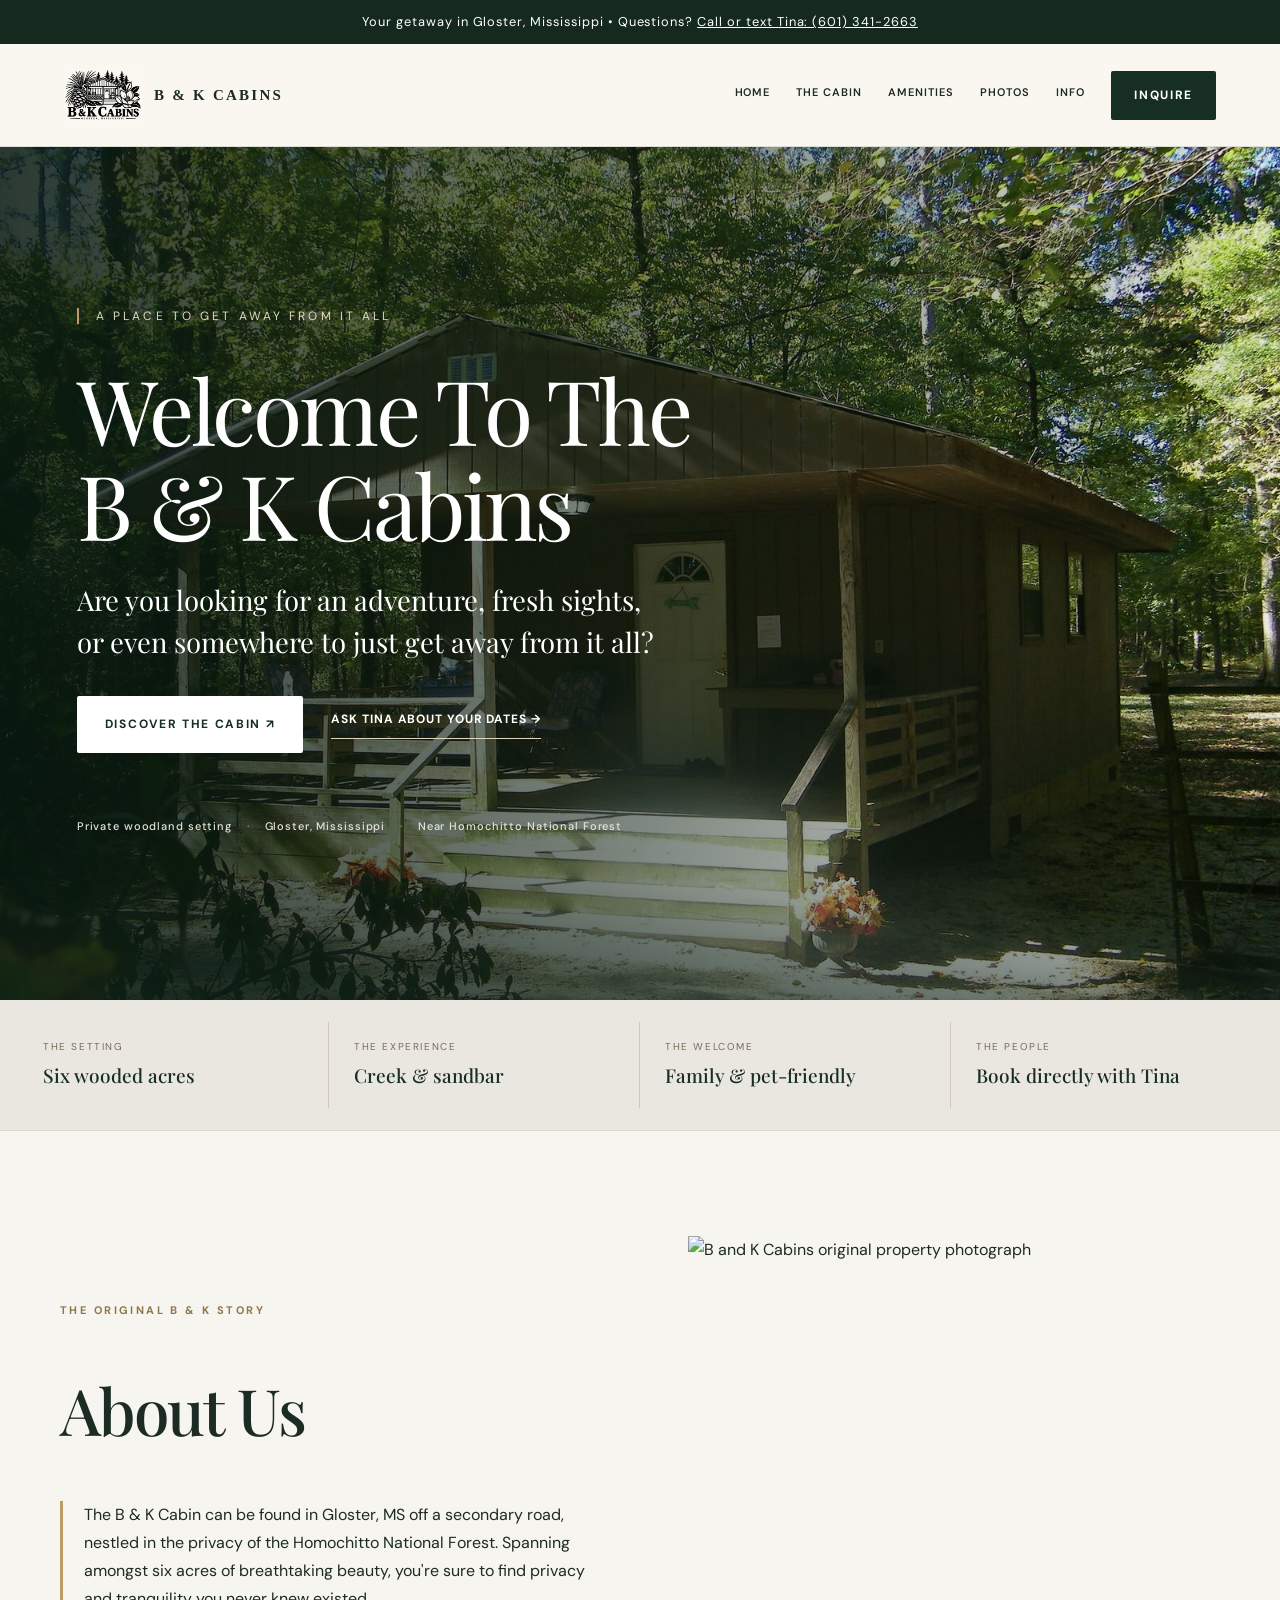
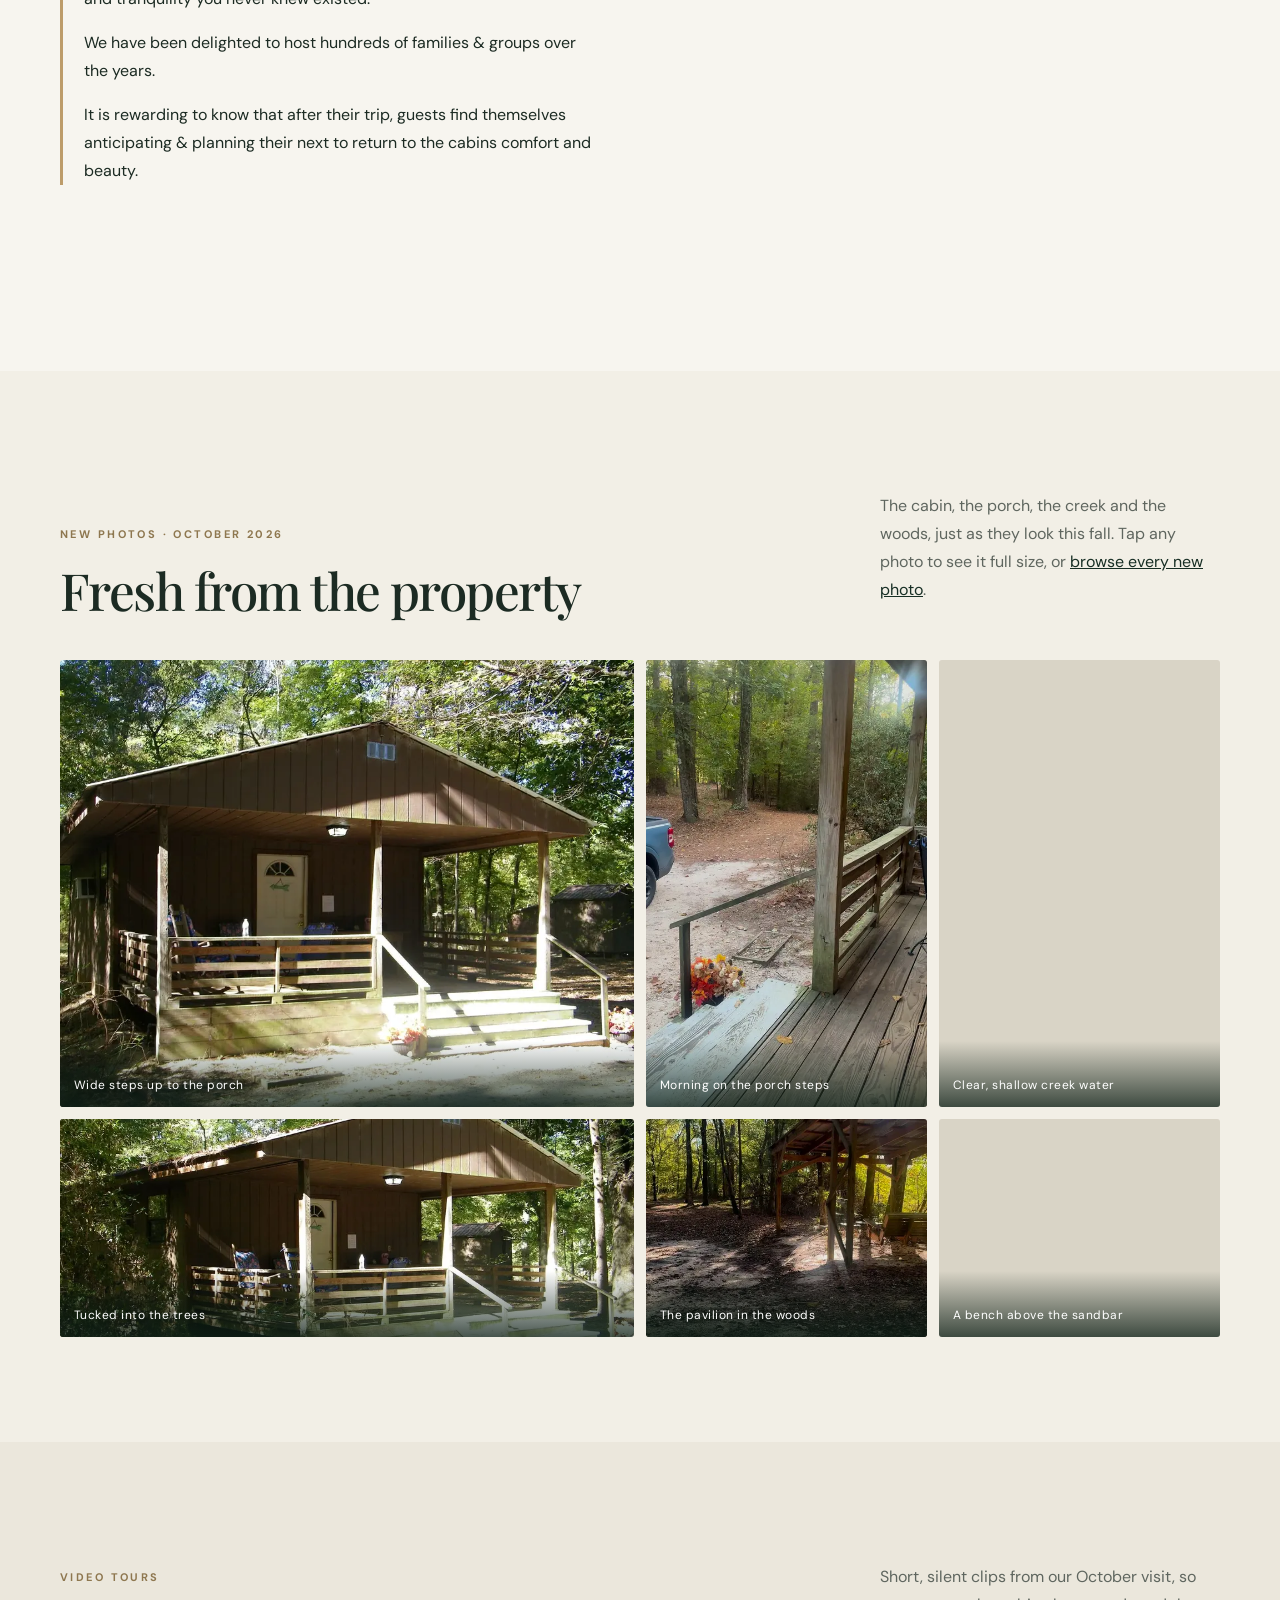
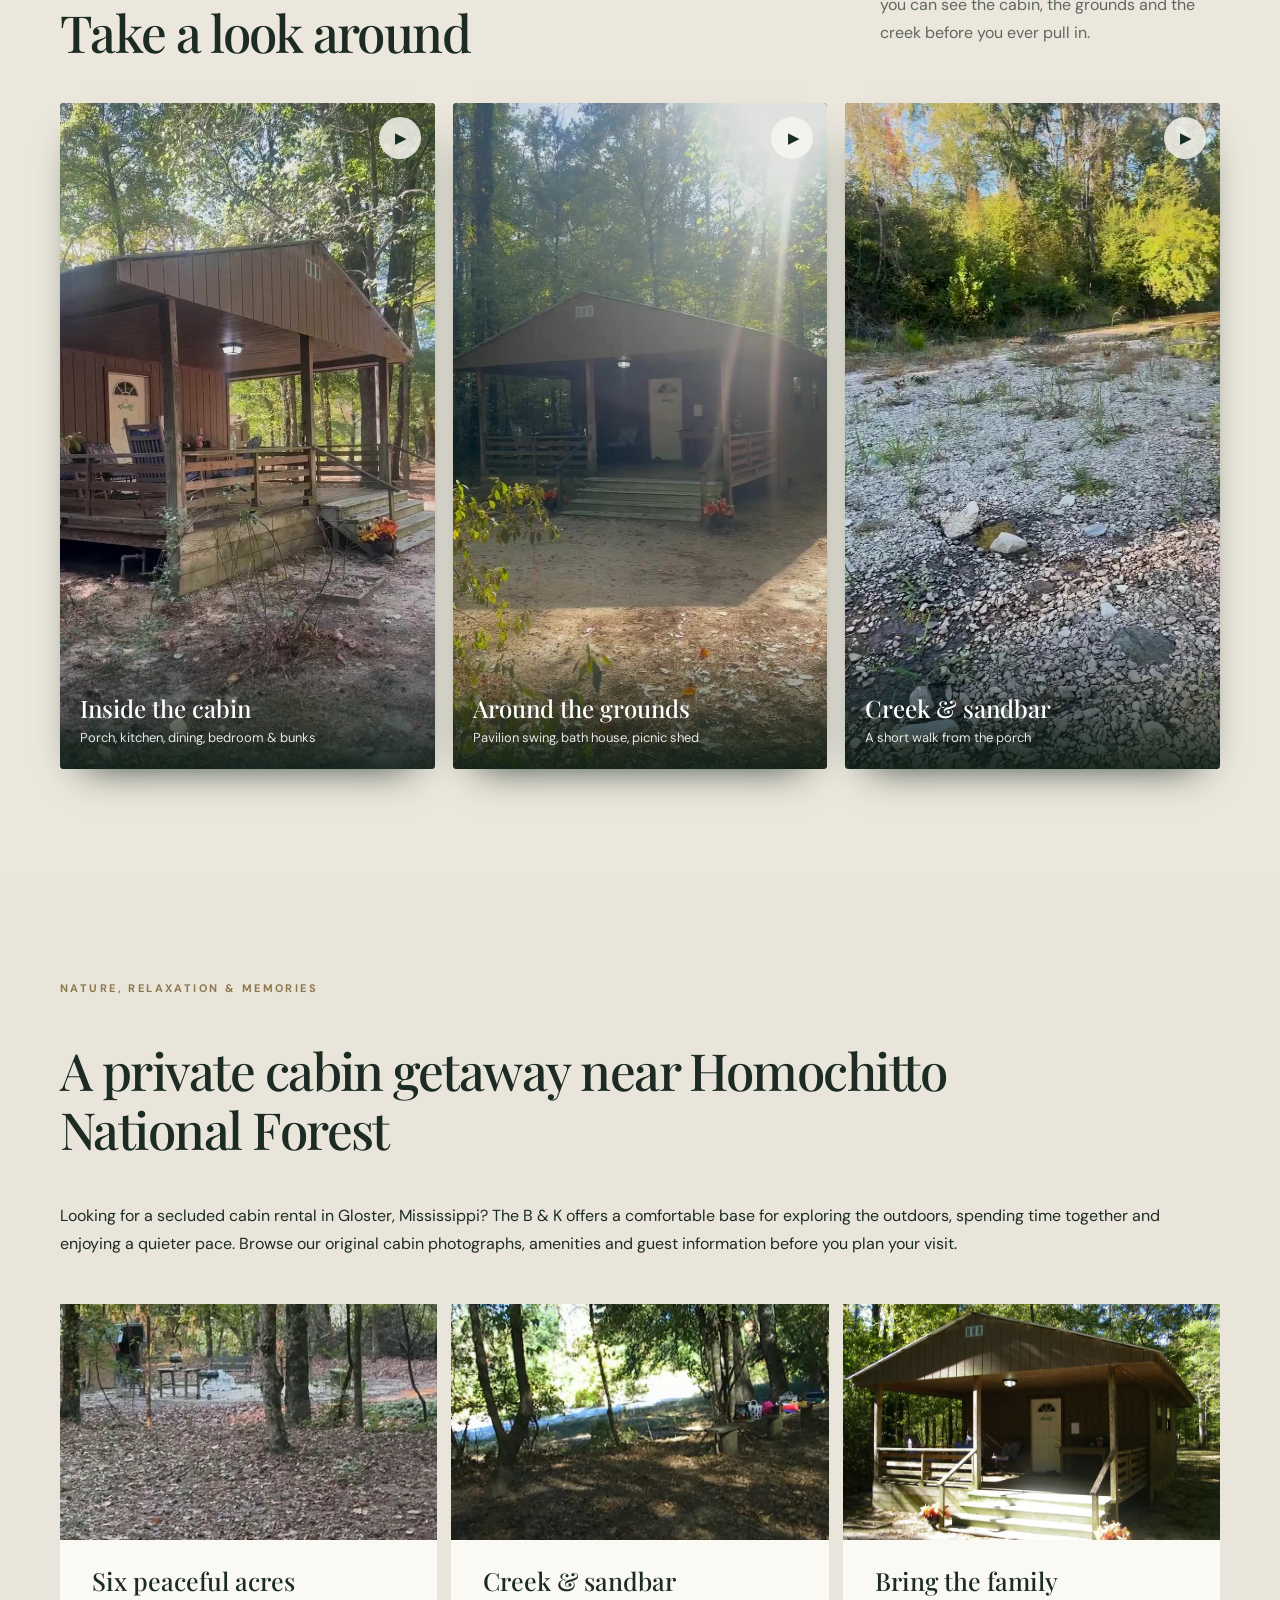
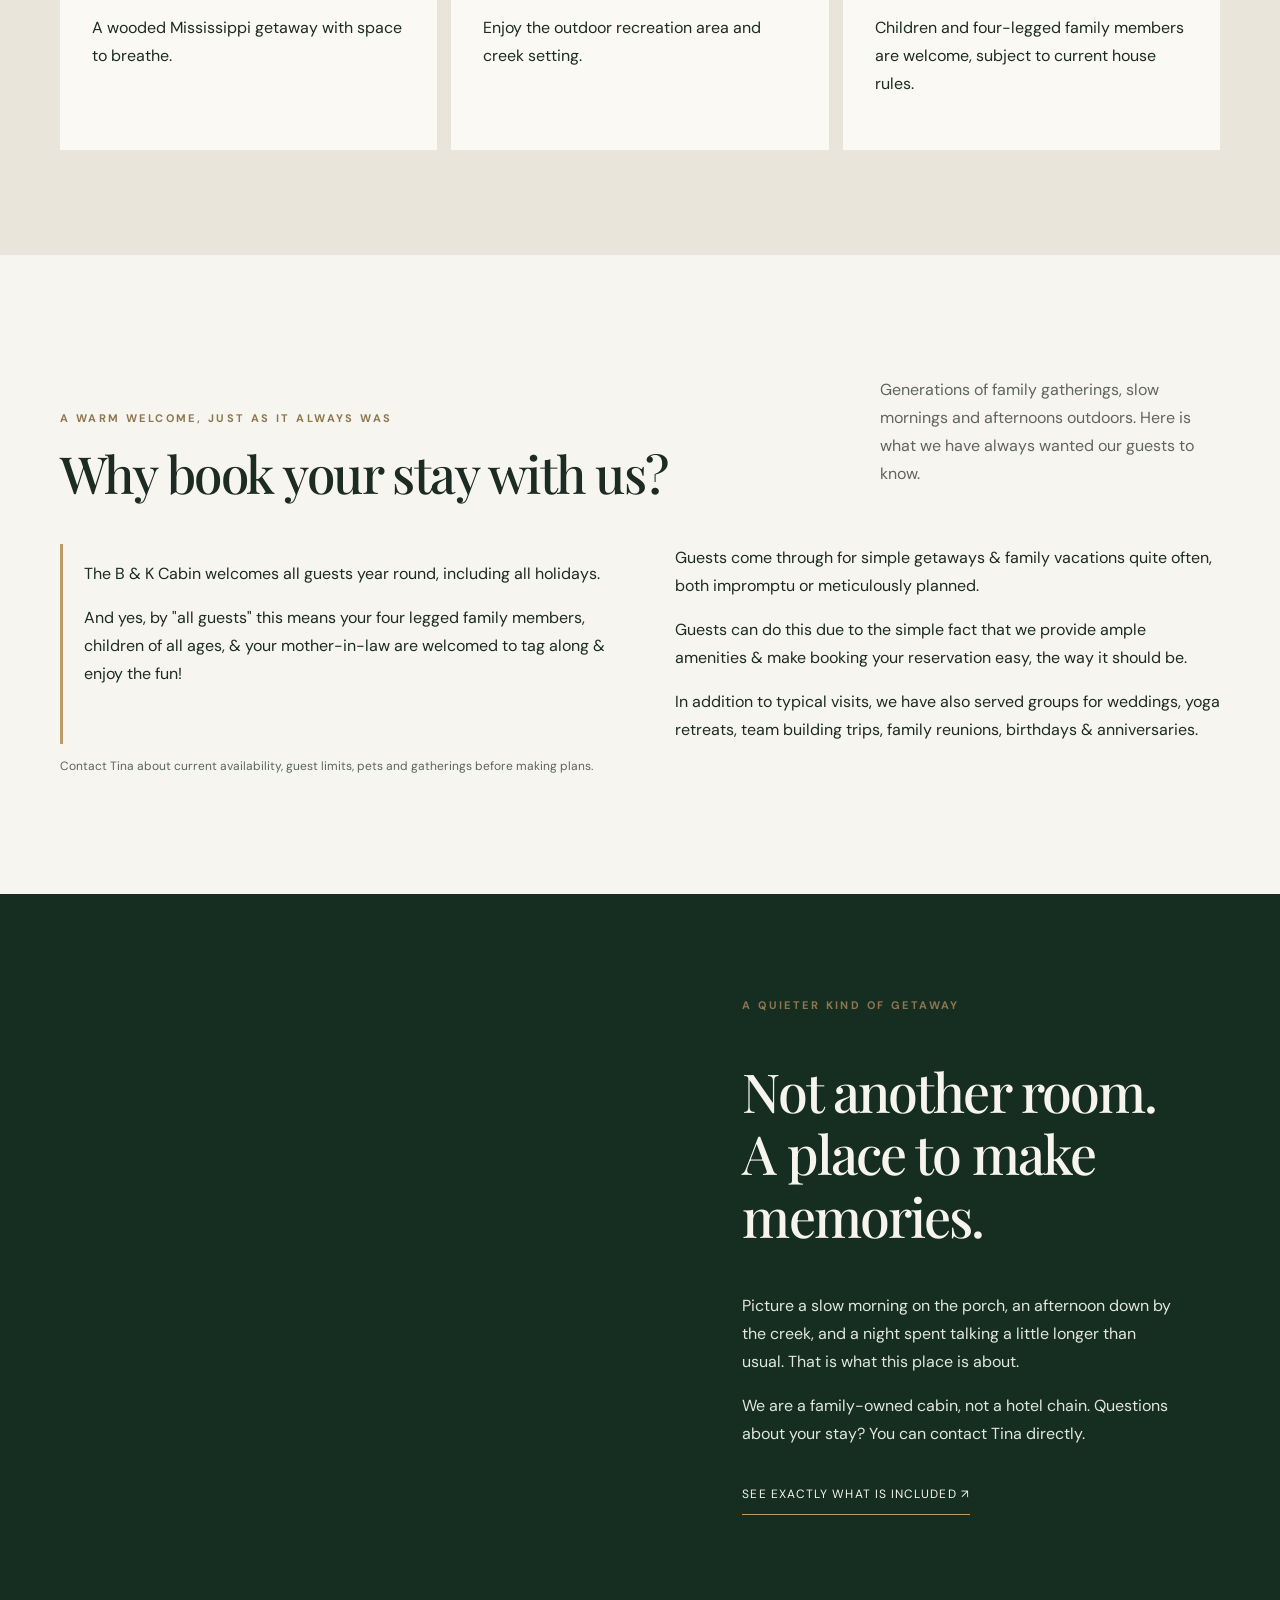
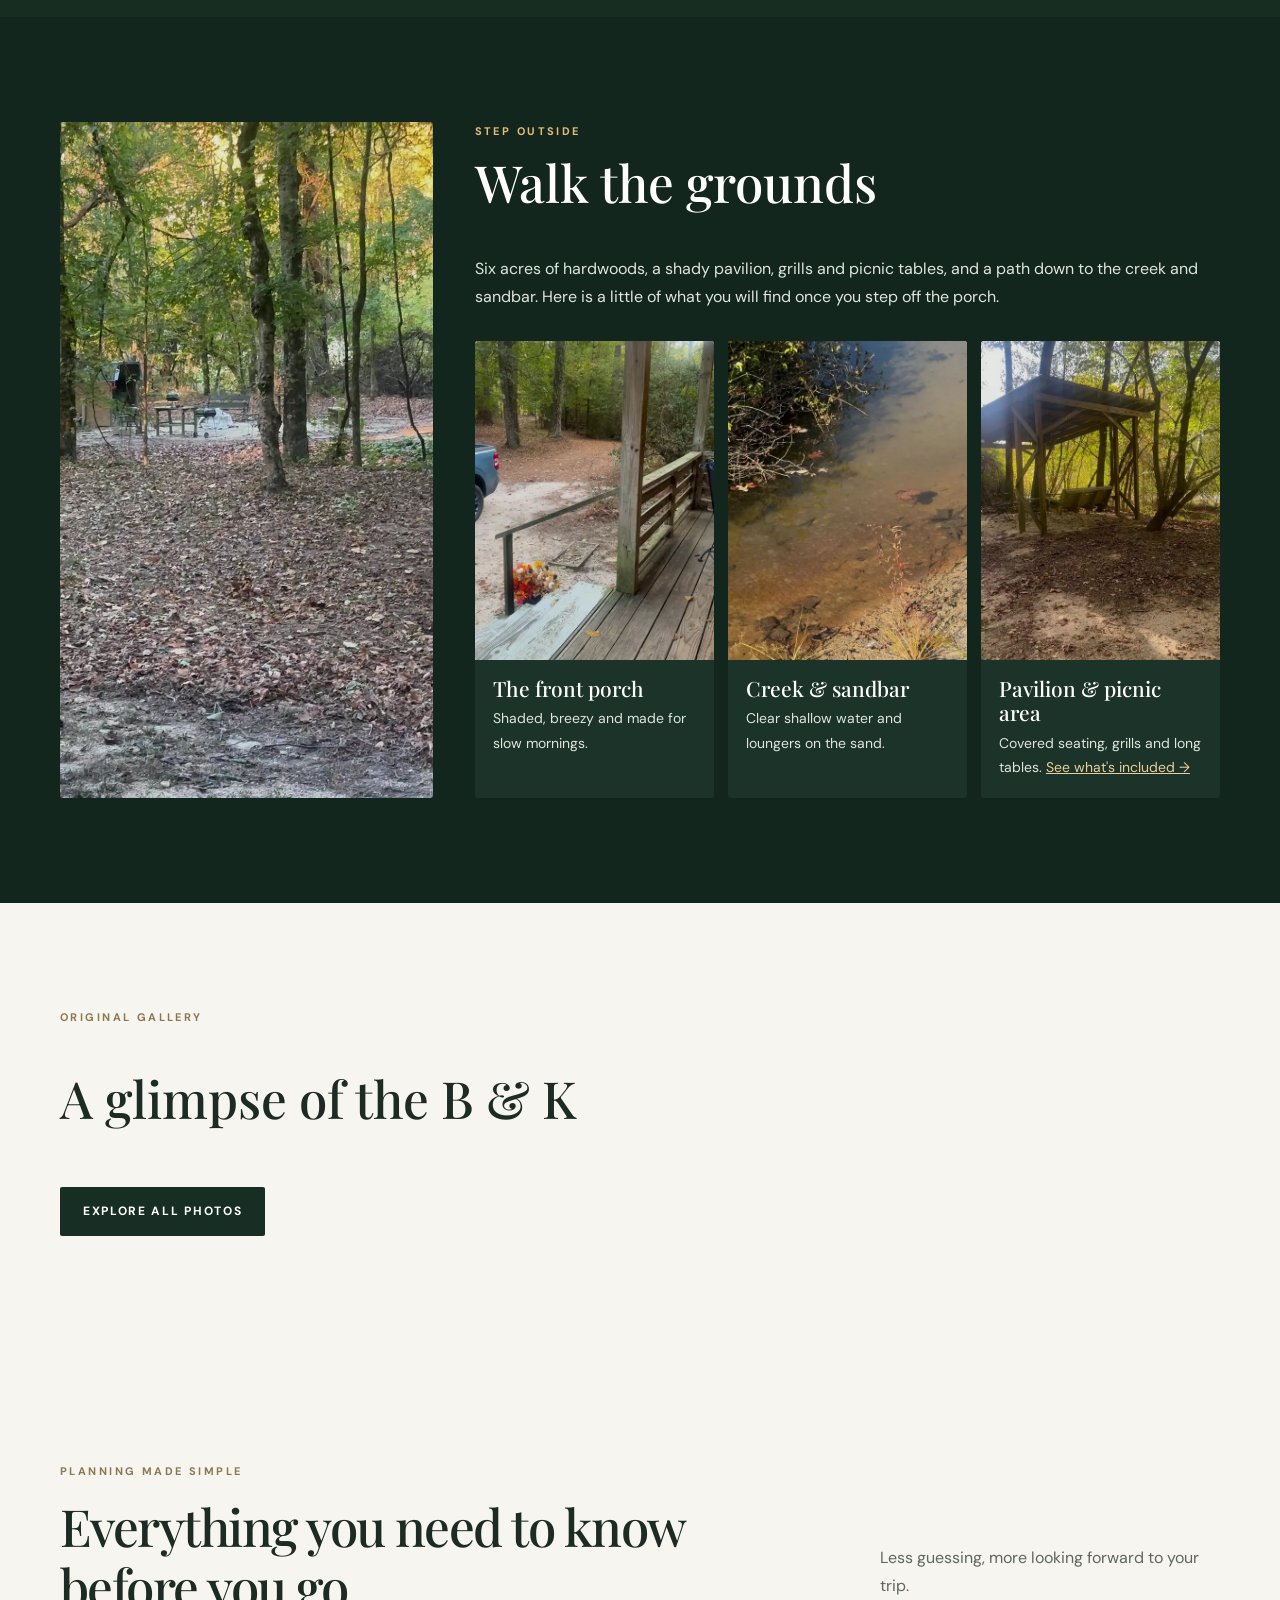
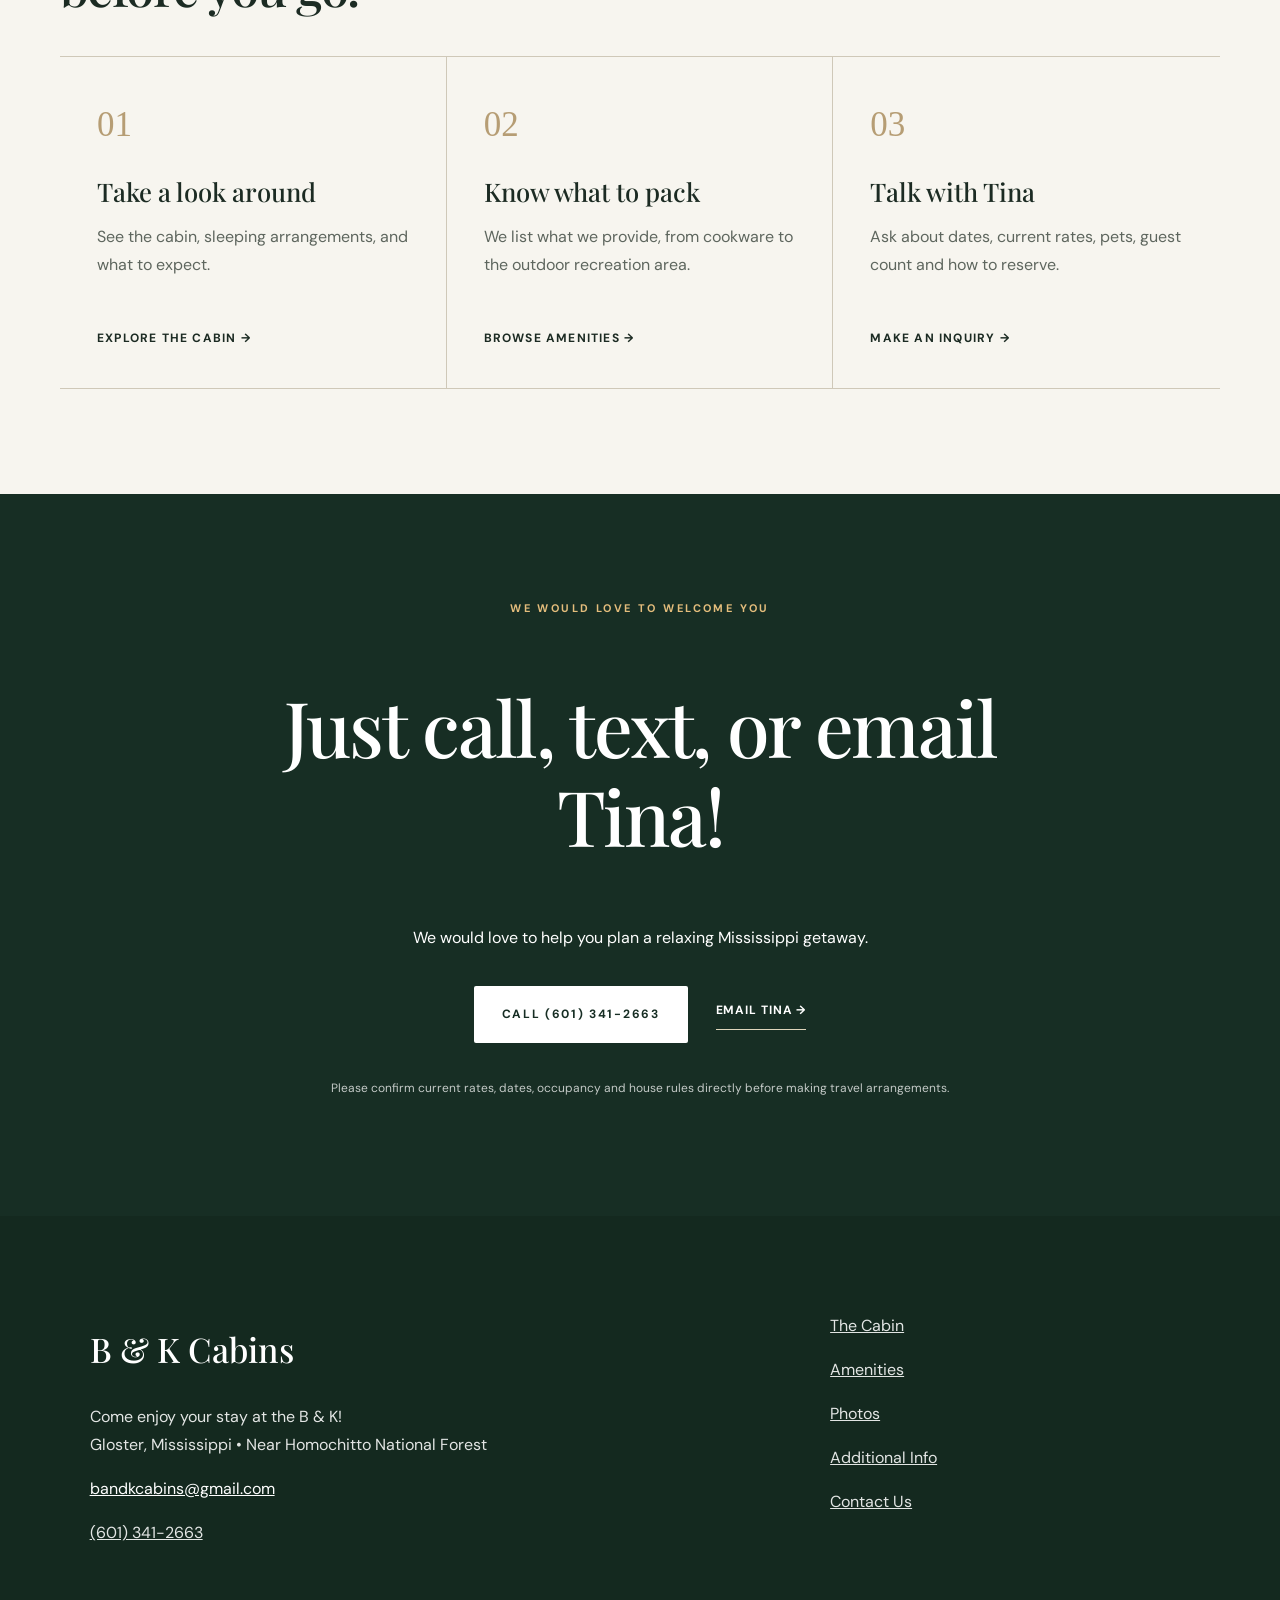
==== commit c53c47e1: "Add stay inquiry form that emails Tina, video tours and interior photos - Contact: new 'Plan your st" ====
--- a/index.html
+++ b/index.html
@@ -1 +1 @@
-<!doctype html><html lang="en"><head><meta charset="utf-8"><meta name="viewport" content="width=device-width,initial-scale=1"><meta name="theme-color" content="#152c22"><title>B &amp; K Cabins | Secluded Creekside Cabin Rental in Gloster, MS</title><meta name="description" content="Plan a private cabin getaway in Gloster, Mississippi near Homochitto National Forest. Explore amenities, original photos, creek and sandbar, and contact Tina to book."><link rel="canonical" href="https://bandkcabins.com/"><meta property="og:type" content="website"><meta property="og:title" content="B &amp; K Cabins | Secluded Creekside Cabin Rental in Gloster, MS"><meta property="og:description" content="Plan a private cabin getaway in Gloster, Mississippi near Homochitto National Forest. Explore amenities, original photos, creek and sandbar, and contact Tina to book."><meta property="og:url" content="https://bandkcabins.com/"><meta property="og:image" content="https://bandkcabins.com/assets/oct2026/cabin-porch-flowers.jpg"><meta property="og:image:alt" content="The B &amp; K cabin and its covered front porch in the woods"><link rel="preload" as="image" href="/assets/oct2026/cabin-porch-flowers.jpg"><link rel="stylesheet" href="/assets/site.css"><link rel="icon" href="/assets/bk-logo.png"><script type="application/ld+json">{"@context": "https://schema.org", "@type": "LodgingBusiness", "name": "B & K Cabins", "url": "https://bandkcabins.com/", "description": "Private cabin rental near Homochitto National Forest in Gloster, Mississippi.", "address": {"@type": "PostalAddress", "addressLocality": "Gloster", "addressRegion": "MS", "addressCountry": "US"}, "telephone": "+1-601-341-2663", "email": "bandkcabins@gmail.com", "image": "https://bandkcabins.com/assets/oct2026/cabin-porch-flowers.jpg"}</script></head><body><div class="top">Your getaway in Gloster, Mississippi • Questions? <a href="tel:+16013412663">Call or text Tina: (601) 341-2663</a></div><nav class="nav" aria-label="Primary navigation"><a class="logo" href="/" aria-label="B and K Cabins homepage"><img src="/assets/bk-logo.png" alt="B and K Cabins woodland emblem"><span>B & K CABINS</span></a><div class="links"><a href="/">Home</a><a href="/the-cabin/">The Cabin</a><a href="/amenities/">Amenities</a><a href="/photos/">Photos</a><a href="/faq/">Info</a><a class="btn" href="/contact/">Inquire</a></div></nav><main><section class="hero"><div class="hero-inner"><span class="hero-line">A place to get away from it all</span><span class="eyebrow">Gloster, Mississippi • Creekside Cabin Getaway</span><h1>Welcome To The<br>B & K Cabins</h1><p>Are you looking for an adventure, fresh sights, or even somewhere to just get away from it all?</p><div class="hero-actions"><a href="/the-cabin/" class="btn alt">Discover the cabin <span aria-hidden="true">↗</span></a><a class="text-cta" href="/contact/">Ask Tina about your dates <span aria-hidden="true">→</span></a></div><p class="hero-foot">Private woodland setting <span>·</span> Gloster, Mississippi <span>·</span> Near Homochitto National Forest</p></div></section><section class="trust-band" aria-label="Property highlights"><div class="trust-inner"><div><small>THE SETTING</small><strong>Six wooded acres</strong></div><div><small>THE EXPERIENCE</small><strong>Creek & sandbar</strong></div><div><small>THE WELCOME</small><strong>Family & pet-friendly</strong></div><div><small>THE PEOPLE</small><strong>Book directly with Tina</strong></div></div></section><section class="wrap split"><div><div class="kicker">The original B & K story</div><h2>About Us</h2><div class="original"><p>The B & K Cabin can be found in Gloster, MS off a secondary road, nestled in the privacy of the Homochitto National Forest. Spanning amongst six acres of breathtaking beauty, you're sure to find privacy and tranquility you never knew existed.</p><p>We have been delighted to host hundreds of families & groups over the years.</p><p>It is rewarding to know that after their trip, guests find themselves anticipating & planning their next to return to the cabins comfort and beauty.</p></div></div><img src="https://static.wixstatic.com/media/a97bd1_fc669ba26fee4099aa055186581d35e2~mv2.jpeg" alt="B and K Cabins original property photograph"></section><section class="fresh"><div class="wrap reveal"><div class="section-intro"><div><div class="kicker">New photos · October 2026</div><h2>Fresh from the property</h2></div><p>The cabin, the porch, the creek and the woods, just as they look this fall. Tap any photo to see it full size, or <a href="/photos/">browse every new photo</a>.</p></div><div class="bento" data-new-photos="cabin-front-steps,porch-steps-morning,creek-shallows,cabin-side-angle,pavilion-in-the-woods,bench-by-the-creek" data-captions></div></div></section><section class="highlight"><div class="wrap"><div class="kicker">Nature, relaxation & memories</div><h2>A private cabin getaway near Homochitto National Forest</h2><p>Looking for a secluded cabin rental in Gloster, Mississippi? The B & K offers a comfortable base for exploring the outdoors, spending time together and enjoying a quieter pace. Browse our original cabin photographs, amenities and guest information before you plan your visit.</p><div class="cards"><div class="card has-photo"><div class="card-photo"><picture><source type="image/webp" srcset="/assets/oct2026/woods-picnic-morning-900.webp"><img src="/assets/oct2026/woods-picnic-morning.jpg" alt="Picnic tables seen through the hardwood trees on the six-acre property" loading="lazy" decoding="async"></picture></div><h3>Six peaceful acres</h3><p>A wooded Mississippi getaway with space to breathe.</p></div><div class="card has-photo"><div class="card-photo"><picture><source type="image/webp" srcset="/assets/oct2026/creek-overlook-900.webp"><img src="/assets/oct2026/creek-overlook.jpg" alt="Path through the trees opening onto the creek and sandbar" loading="lazy" decoding="async"></picture></div><h3>Creek & sandbar</h3><p>Enjoy the outdoor recreation area and creek setting.</p></div><div class="card has-photo"><div class="card-photo"><picture><source type="image/webp" srcset="/assets/oct2026/cabin-front-porch-900.webp"><img src="/assets/oct2026/cabin-front-porch.jpg" alt="Covered front porch of the cabin with rocking chairs" loading="lazy" decoding="async"></picture></div><h3>Bring the family</h3><p>Children and four-legged family members are welcome, subject to current house rules.</p></div></div></div></section><section class="wrap why"><div class="section-intro"><div><div class="kicker">A warm welcome, just as it always was</div><h2>Why book your stay with us?</h2></div><p>Generations of family gatherings, slow mornings and afternoons outdoors. Here is what we have always wanted our guests to know.</p></div><div class="original"><p>The B & K Cabin welcomes all guests year round, including all holidays.</p><p>And yes, by "all guests" this means your four legged family members, children of all ages, & your mother-in-law are welcomed to tag along & enjoy the fun!</p><p>Guests come through for simple getaways & family vacations quite often, both impromptu or meticulously planned.</p><p>Guests can do this due to the simple fact that we provide ample amenities & make booking your reservation easy, the way it should be.</p><p>In addition to typical visits, we have also served groups for weddings, yoga retreats, team building trips, family reunions, birthdays & anniversaries.</p></div><p class="note">Contact Tina about current availability, guest limits, pets and gatherings before making plans.</p></section><section class="experience"><div class="experience-photo" role="img" aria-label="Original B & K guest photograph of the wooded property"></div><div class="experience-content"><div class="kicker">A quieter kind of getaway</div><h2>Not another room.<br>A place to make memories.</h2><p>Picture a slow morning on the porch, an afternoon down by the creek, and a night spent talking a little longer than usual. That is what this place is about.</p><p>We are a family-owned cabin, not a hotel chain. Questions about your stay? You can contact Tina directly.</p><a href="/amenities/" class="underlined">See exactly what is included <span aria-hidden="true">↗</span></a></div></section><section class="grounds"><div class="wrap grounds-grid reveal"><video src="/assets/oct2026/woods-walk-loop.mp4" poster="/assets/oct2026/woods-walk-loop-poster.jpg" autoplay muted loop playsinline preload="metadata" aria-label="Short silent clip walking through the wooded grounds near the picnic area"></video><div><div class="kicker">Step outside</div><h2>Walk the grounds</h2><p>Six acres of hardwoods, a shady pavilion, grills and picnic tables, and a path down to the creek and sandbar. Here is a little of what you will find once you step off the porch.</p><div class="grounds-list"><article><div class="strip" data-new-photos="porch-steps-morning"></div><h3>The front porch</h3><p>Shaded, breezy and made for slow mornings.</p></article><article><div class="strip" data-new-photos="creek-clear-water"></div><h3>Creek &amp; sandbar</h3><p>Clear shallow water and loungers on the sand.</p></article><article><div class="strip" data-new-photos="pavilion-shade"></div><h3>Pavilion &amp; picnic area</h3><p>Covered seating, grills and long tables. <a href="/amenities/">See what's included →</a></p></article></div></div></div></section><section class="wrap"><div class="kicker">Original gallery</div><h2>A glimpse of the B & K</h2><div class="grid" data-gallery="6"></div><p><a class="btn" href="/photos/">Explore all photos</a></p></section><section class="wrap guest-journey"><div class="section-intro"><div><div class="kicker">Planning made simple</div><h2>Everything you need to know before you go.</h2></div><p>Less guessing, more looking forward to your trip.</p></div><div class="journey-grid"><a href="/the-cabin/"><span>01</span><h3>Take a look around</h3><p>See the cabin, sleeping arrangements, and what to expect.</p><b>Explore the cabin →</b></a><a href="/amenities/"><span>02</span><h3>Know what to pack</h3><p>We list what we provide, from cookware to the outdoor recreation area.</p><b>Browse amenities →</b></a><a href="/contact/"><span>03</span><h3>Talk with Tina</h3><p>Ask about dates, current rates, pets, guest count and how to reserve.</p><b>Make an inquiry →</b></a></div></section><section class="dark"><div class="wrap final-cta"><div class="kicker">We would love to welcome you</div><h2>Just call, text, or email Tina!</h2><p>We would love to help you plan a relaxing Mississippi getaway.</p><div class="hero-actions center"><a class="btn alt" href="tel:+16013412663">Call (601) 341-2663</a> <a class="text-cta" href="mailto:bandkcabins@gmail.com?subject=B%26K%20Cabins%20Stay%20Inquiry">Email Tina →</a></div><p class="booking-disclaimer">Please confirm current rates, dates, occupancy and house rules directly before making travel arrangements.</p></div></section></main><footer class="footer"><div><h3>B & K Cabins</h3><p>Come enjoy your stay at the B & K!<br>Gloster, Mississippi • Near Homochitto National Forest</p><a href="mailto:bandkcabins@gmail.com">bandkcabins@gmail.com</a><p><a href="tel:+16013412663">(601) 341-2663</a></p></div><div><p><a href="/the-cabin/">The Cabin</a></p><p><a href="/amenities/">Amenities</a></p><p><a href="/photos/">Photos</a></p><p><a href="/faq/">Additional Info</a></p><p><a href="/contact/">Contact Us</a></p></div></footer><script src="/assets/photos.js"></script><script src="/assets/oct2026.js"></script><script defer src="/assets/site.js"></script></body></html>+<!doctype html><html lang="en"><head><meta charset="utf-8"><meta name="viewport" content="width=device-width,initial-scale=1"><meta name="theme-color" content="#152c22"><title>B &amp; K Cabins | Secluded Creekside Cabin Rental in Gloster, MS</title><meta name="description" content="Plan a private cabin getaway in Gloster, Mississippi near Homochitto National Forest. Explore amenities, original photos, creek and sandbar, and contact Tina to book."><link rel="canonical" href="https://bandkcabins.com/"><meta property="og:type" content="website"><meta property="og:title" content="B &amp; K Cabins | Secluded Creekside Cabin Rental in Gloster, MS"><meta property="og:description" content="Plan a private cabin getaway in Gloster, Mississippi near Homochitto National Forest. Explore amenities, original photos, creek and sandbar, and contact Tina to book."><meta property="og:url" content="https://bandkcabins.com/"><meta property="og:image" content="https://bandkcabins.com/assets/oct2026/cabin-porch-flowers.jpg"><meta property="og:image:alt" content="The B &amp; K cabin and its covered front porch in the woods"><link rel="preload" as="image" href="/assets/oct2026/cabin-porch-flowers.jpg"><link rel="stylesheet" href="/assets/site.css"><link rel="icon" href="/assets/bk-logo.png"><script type="application/ld+json">{"@context": "https://schema.org", "@type": "LodgingBusiness", "name": "B & K Cabins", "url": "https://bandkcabins.com/", "description": "Private cabin rental near Homochitto National Forest in Gloster, Mississippi.", "address": {"@type": "PostalAddress", "addressLocality": "Gloster", "addressRegion": "MS", "addressCountry": "US"}, "telephone": "+1-601-341-2663", "email": "bandkcabins@gmail.com", "image": "https://bandkcabins.com/assets/oct2026/cabin-porch-flowers.jpg"}</script></head><body><div class="top">Your getaway in Gloster, Mississippi • Questions? <a href="tel:+16013412663">Call or text Tina: (601) 341-2663</a></div><nav class="nav" aria-label="Primary navigation"><a class="logo" href="/" aria-label="B and K Cabins homepage"><img src="/assets/bk-logo.png" alt="B and K Cabins woodland emblem"><span>B & K CABINS</span></a><div class="links"><a href="/">Home</a><a href="/the-cabin/">The Cabin</a><a href="/amenities/">Amenities</a><a href="/photos/">Photos</a><a href="/faq/">Info</a><a class="btn" href="/contact/">Inquire</a></div></nav><main><section class="hero"><div class="hero-inner"><span class="hero-line">A place to get away from it all</span><span class="eyebrow">Gloster, Mississippi • Creekside Cabin Getaway</span><h1>Welcome To The<br>B & K Cabins</h1><p>Are you looking for an adventure, fresh sights, or even somewhere to just get away from it all?</p><div class="hero-actions"><a href="/the-cabin/" class="btn alt">Discover the cabin <span aria-hidden="true">↗</span></a><a class="text-cta" href="/contact/">Ask Tina about your dates <span aria-hidden="true">→</span></a></div><p class="hero-foot">Private woodland setting <span>·</span> Gloster, Mississippi <span>·</span> Near Homochitto National Forest</p></div></section><section class="trust-band" aria-label="Property highlights"><div class="trust-inner"><div><small>THE SETTING</small><strong>Six wooded acres</strong></div><div><small>THE EXPERIENCE</small><strong>Creek & sandbar</strong></div><div><small>THE WELCOME</small><strong>Family & pet-friendly</strong></div><div><small>THE PEOPLE</small><strong>Book directly with Tina</strong></div></div></section><section class="wrap split"><div><div class="kicker">The original B & K story</div><h2>About Us</h2><div class="original"><p>The B & K Cabin can be found in Gloster, MS off a secondary road, nestled in the privacy of the Homochitto National Forest. Spanning amongst six acres of breathtaking beauty, you're sure to find privacy and tranquility you never knew existed.</p><p>We have been delighted to host hundreds of families & groups over the years.</p><p>It is rewarding to know that after their trip, guests find themselves anticipating & planning their next to return to the cabins comfort and beauty.</p></div></div><img src="https://static.wixstatic.com/media/a97bd1_fc669ba26fee4099aa055186581d35e2~mv2.jpeg" alt="B and K Cabins original property photograph"></section><section class="fresh"><div class="wrap reveal"><div class="section-intro"><div><div class="kicker">New photos · October 2026</div><h2>Fresh from the property</h2></div><p>The cabin, the porch, the creek and the woods, just as they look this fall. Tap any photo to see it full size, or <a href="/photos/">browse every new photo</a>.</p></div><div class="bento" data-new-photos="cabin-front-steps,porch-steps-morning,creek-shallows,cabin-side-angle,pavilion-in-the-woods,bench-by-the-creek" data-captions></div></div></section><section class="tours"><div class="wrap reveal"><div class="section-intro"><div><div class="kicker">Video tours</div><h2>Take a look around</h2></div><p>Short, silent clips from our October visit, so you can see the cabin, the grounds and the creek before you ever pull in.</p></div><div class="tour-grid"><figure class="tour"><video data-inview src="/assets/oct2026/video/inside-the-cabin.mp4" poster="/assets/oct2026/video/inside-the-cabin-poster.jpg" muted loop playsinline preload="none" aria-label="Inside the cabin: silent video"></video><button class="tour-play" type="button" aria-label="Play or pause Inside the cabin"></button><figcaption><b>Inside the cabin</b><span>Porch, kitchen, dining, bedroom &amp; bunks</span></figcaption></figure><figure class="tour"><video data-inview src="/assets/oct2026/video/around-the-grounds.mp4" poster="/assets/oct2026/video/around-the-grounds-poster.jpg" muted loop playsinline preload="none" aria-label="Around the grounds: silent video"></video><button class="tour-play" type="button" aria-label="Play or pause Around the grounds"></button><figcaption><b>Around the grounds</b><span>Pavilion swing, bath house, picnic shed</span></figcaption></figure><figure class="tour"><video data-inview src="/assets/oct2026/video/creek-and-sandbar.mp4" poster="/assets/oct2026/video/creek-and-sandbar-poster.jpg" muted loop playsinline preload="none" aria-label="Creek &amp; sandbar: silent video"></video><button class="tour-play" type="button" aria-label="Play or pause Creek &amp; sandbar"></button><figcaption><b>Creek &amp; sandbar</b><span>A short walk from the porch</span></figcaption></figure></div></div></section><section class="highlight"><div class="wrap"><div class="kicker">Nature, relaxation & memories</div><h2>A private cabin getaway near Homochitto National Forest</h2><p>Looking for a secluded cabin rental in Gloster, Mississippi? The B & K offers a comfortable base for exploring the outdoors, spending time together and enjoying a quieter pace. Browse our original cabin photographs, amenities and guest information before you plan your visit.</p><div class="cards"><div class="card has-photo"><div class="card-photo"><picture><source type="image/webp" srcset="/assets/oct2026/woods-picnic-morning-900.webp"><img src="/assets/oct2026/woods-picnic-morning.jpg" alt="Picnic tables seen through the hardwood trees on the six-acre property" loading="lazy" decoding="async"></picture></div><h3>Six peaceful acres</h3><p>A wooded Mississippi getaway with space to breathe.</p></div><div class="card has-photo"><div class="card-photo"><picture><source type="image/webp" srcset="/assets/oct2026/creek-overlook-900.webp"><img src="/assets/oct2026/creek-overlook.jpg" alt="Path through the trees opening onto the creek and sandbar" loading="lazy" decoding="async"></picture></div><h3>Creek & sandbar</h3><p>Enjoy the outdoor recreation area and creek setting.</p></div><div class="card has-photo"><div class="card-photo"><picture><source type="image/webp" srcset="/assets/oct2026/cabin-front-porch-900.webp"><img src="/assets/oct2026/cabin-front-porch.jpg" alt="Covered front porch of the cabin with rocking chairs" loading="lazy" decoding="async"></picture></div><h3>Bring the family</h3><p>Children and four-legged family members are welcome, subject to current house rules.</p></div></div></div></section><section class="wrap why"><div class="section-intro"><div><div class="kicker">A warm welcome, just as it always was</div><h2>Why book your stay with us?</h2></div><p>Generations of family gatherings, slow mornings and afternoons outdoors. Here is what we have always wanted our guests to know.</p></div><div class="original"><p>The B & K Cabin welcomes all guests year round, including all holidays.</p><p>And yes, by "all guests" this means your four legged family members, children of all ages, & your mother-in-law are welcomed to tag along & enjoy the fun!</p><p>Guests come through for simple getaways & family vacations quite often, both impromptu or meticulously planned.</p><p>Guests can do this due to the simple fact that we provide ample amenities & make booking your reservation easy, the way it should be.</p><p>In addition to typical visits, we have also served groups for weddings, yoga retreats, team building trips, family reunions, birthdays & anniversaries.</p></div><p class="note">Contact Tina about current availability, guest limits, pets and gatherings before making plans.</p></section><section class="experience"><div class="experience-photo" role="img" aria-label="Original B & K guest photograph of the wooded property"></div><div class="experience-content"><div class="kicker">A quieter kind of getaway</div><h2>Not another room.<br>A place to make memories.</h2><p>Picture a slow morning on the porch, an afternoon down by the creek, and a night spent talking a little longer than usual. That is what this place is about.</p><p>We are a family-owned cabin, not a hotel chain. Questions about your stay? You can contact Tina directly.</p><a href="/amenities/" class="underlined">See exactly what is included <span aria-hidden="true">↗</span></a></div></section><section class="grounds"><div class="wrap grounds-grid reveal"><video src="/assets/oct2026/woods-walk-loop.mp4" poster="/assets/oct2026/woods-walk-loop-poster.jpg" autoplay muted loop playsinline preload="metadata" aria-label="Short silent clip walking through the wooded grounds near the picnic area"></video><div><div class="kicker">Step outside</div><h2>Walk the grounds</h2><p>Six acres of hardwoods, a shady pavilion, grills and picnic tables, and a path down to the creek and sandbar. Here is a little of what you will find once you step off the porch.</p><div class="grounds-list"><article><div class="strip" data-new-photos="porch-steps-morning"></div><h3>The front porch</h3><p>Shaded, breezy and made for slow mornings.</p></article><article><div class="strip" data-new-photos="creek-clear-water"></div><h3>Creek &amp; sandbar</h3><p>Clear shallow water and loungers on the sand.</p></article><article><div class="strip" data-new-photos="pavilion-shade"></div><h3>Pavilion &amp; picnic area</h3><p>Covered seating, grills and long tables. <a href="/amenities/">See what's included →</a></p></article></div></div></div></section><section class="wrap"><div class="kicker">Original gallery</div><h2>A glimpse of the B & K</h2><div class="grid" data-gallery="6"></div><p><a class="btn" href="/photos/">Explore all photos</a></p></section><section class="wrap guest-journey"><div class="section-intro"><div><div class="kicker">Planning made simple</div><h2>Everything you need to know before you go.</h2></div><p>Less guessing, more looking forward to your trip.</p></div><div class="journey-grid"><a href="/the-cabin/"><span>01</span><h3>Take a look around</h3><p>See the cabin, sleeping arrangements, and what to expect.</p><b>Explore the cabin →</b></a><a href="/amenities/"><span>02</span><h3>Know what to pack</h3><p>We list what we provide, from cookware to the outdoor recreation area.</p><b>Browse amenities →</b></a><a href="/contact/"><span>03</span><h3>Talk with Tina</h3><p>Ask about dates, current rates, pets, guest count and how to reserve.</p><b>Make an inquiry →</b></a></div></section><section class="dark"><div class="wrap final-cta"><div class="kicker">We would love to welcome you</div><h2>Just call, text, or email Tina!</h2><p>We would love to help you plan a relaxing Mississippi getaway.</p><div class="hero-actions center"><a class="btn alt" href="tel:+16013412663">Call (601) 341-2663</a> <a class="text-cta" href="mailto:bandkcabins@gmail.com?subject=B%26K%20Cabins%20Stay%20Inquiry">Email Tina →</a></div><p class="booking-disclaimer">Please confirm current rates, dates, occupancy and house rules directly before making travel arrangements.</p></div></section></main><footer class="footer"><div><h3>B & K Cabins</h3><p>Come enjoy your stay at the B & K!<br>Gloster, Mississippi • Near Homochitto National Forest</p><a href="mailto:bandkcabins@gmail.com">bandkcabins@gmail.com</a><p><a href="tel:+16013412663">(601) 341-2663</a></p></div><div><p><a href="/the-cabin/">The Cabin</a></p><p><a href="/amenities/">Amenities</a></p><p><a href="/photos/">Photos</a></p><p><a href="/faq/">Additional Info</a></p><p><a href="/contact/">Contact Us</a></p></div></footer><script src="/assets/photos.js"></script><script src="/assets/oct2026.js"></script><script defer src="/assets/site.js"></script></body></html>
--- a/assets/site.css
+++ b/assets/site.css
@@ -42,3 +42,57 @@
 .grounds-grid{grid-template-columns:1fr}.grounds video{max-height:560px}.grounds-list{grid-template-columns:1fr 1fr 1fr}.amenity-band{grid-template-columns:repeat(2,1fr)}}
 @media(max-width:600px){.grounds-list{grid-template-columns:1fr}.grounds-list .strip figure{aspect-ratio:16/10}.bento{grid-auto-rows:160px}.lightbox img{max-height:76vh}}
 .amenity-band figure,.amenity-band figure.tall{aspect-ratio:4/5}
+/* video tours */
+.tours{background:#ebe7dc}
+.tour-grid{display:grid;grid-template-columns:repeat(3,1fr);gap:18px}
+.tour{position:relative;margin:0;border-radius:4px;overflow:hidden;background:#13261d;aspect-ratio:9/16;box-shadow:0 18px 40px -24px #0f2118}
+.tour video{position:absolute;inset:0;width:100%;height:100%;object-fit:cover;display:block}
+.tour figcaption{position:absolute;left:0;right:0;bottom:0;padding:60px 20px 18px;color:#fff;background:linear-gradient(0deg,#0d1d15e6,transparent);pointer-events:none}
+.tour figcaption b{display:block;font-family:'Playfair Display',Georgia,serif;font-weight:500;font-size:24px;line-height:1.2}
+.tour figcaption span{font-size:13px;opacity:.88}
+.tour-play{all:unset;cursor:pointer;position:absolute;top:14px;right:14px;width:42px;height:42px;border-radius:50%;background:#f7f5efd9;color:var(--forest);display:grid;place-items:center;font-size:15px;z-index:2}
+.tour-play:focus-visible{outline:3px solid var(--gold)}.tour-play:before{content:'▶';margin-left:3px}.tour.playing .tour-play:before{content:'❚❚';margin-left:0;font-size:12px;letter-spacing:-1px}
+.tour-note{font-size:12px;color:#6a7067;margin-top:16px}
+.cabin-tour{display:grid;grid-template-columns:minmax(260px,380px) 1fr;gap:46px;align-items:start}
+@media(max-width:900px){.tour-grid{grid-template-columns:1fr 1fr}.tour-grid .tour:nth-child(3){grid-column:span 2;aspect-ratio:16/11}.cabin-tour{grid-template-columns:1fr}.cabin-tour .tour{max-width:420px;margin:auto;width:100%}}
+@media(max-width:600px){.tour-grid{display:flex;overflow-x:auto;scroll-snap-type:x mandatory;gap:12px;margin:0 -20px;padding:0 20px 8px}.tour-grid .tour{flex:0 0 78%;scroll-snap-align:center}.tour-grid .tour:nth-child(3){aspect-ratio:9/16}}
+/* inquiry form */
+.inquire-head{background:linear-gradient(90deg,#f0eee6 35%,#f0eee6cc),url('/assets/oct2026/cabin-front-steps.jpg') right center/cover}
+.inquire{display:grid;grid-template-columns:1.25fr .9fr;gap:52px;align-items:start;padding-top:70px}
+.inquiry,.inquiry-done{background:#fffdf8;border:1px solid #e3ddcd;border-radius:6px;padding:clamp(24px,4vw,46px);box-shadow:0 30px 60px -45px #1c2b23}
+.form-intro h2{font-size:clamp(2rem,3.4vw,2.9rem);margin:14px 0 8px}.form-intro p{color:#5f665f;margin:0 0 6px}
+.inquiry fieldset{border:0;border-top:1px solid #e7e1d2;margin:26px 0 0;padding:22px 0 0}
+.inquiry legend{font-family:'Playfair Display',Georgia,serif;font-size:21px;padding:0 12px 0 0;color:var(--forest)}
+.inquiry label{display:block;font-size:13px;font-weight:600;letter-spacing:.02em;color:#3a463e;margin-bottom:14px}
+.inquiry label small{font-weight:400;color:#7a8078}
+.inquiry input:not([type=checkbox]):not([type=radio]),.inquiry select,.inquiry textarea{display:block;width:100%;margin-top:6px;font:16px/1.4 'DM Sans',sans-serif;color:var(--ink);background:#fff;border:1px solid #d6cfbd;border-radius:4px;padding:12px 13px;transition:border-color .2s,box-shadow .2s}
+.inquiry input:focus,.inquiry select:focus,.inquiry textarea:focus{outline:0;border-color:var(--gold);box-shadow:0 0 0 3px #bd9c6a33}
+.inquiry textarea{resize:vertical;min-height:110px}
+.inquiry label.invalid input,.inquiry label.invalid select{border-color:#b5523b;box-shadow:0 0 0 3px #b5523b22}
+.row2{display:grid;grid-template-columns:1fr 1fr;gap:14px}.row3{display:grid;grid-template-columns:repeat(3,1fr);gap:14px}
+.check{display:flex!important;align-items:center;gap:10px;font-weight:500!important}.check input{width:18px;height:18px;accent-color:var(--forest)}
+.chips{display:flex;flex-wrap:wrap;gap:8px;margin-top:4px}.chips-label{width:100%;font-size:13px;font-weight:600;color:#3a463e}
+.chips label{margin:0}.chips input{position:absolute;opacity:0;pointer-events:none}
+.chips span{display:inline-block;padding:9px 15px;border:1px solid #d6cfbd;border-radius:40px;font-weight:500;font-size:14px;background:#fff;cursor:pointer;transition:all .2s}
+.chips input:checked+span{background:var(--forest);border-color:var(--forest);color:#fff}.chips input:focus-visible+span{outline:3px solid var(--gold);outline-offset:2px}
+.hp{position:absolute!important;left:-9999px!important;width:1px;height:1px;opacity:0}
+.btn.submit{width:100%;padding:19px;font-size:13px;margin-top:22px;border:0;cursor:pointer;font-family:inherit}.btn.submit:disabled{opacity:.6;cursor:wait;transform:none}
+.form-error{background:#fbeee9;border:1px solid #e8c3b8;color:#7b2f1d;padding:13px 15px;border-radius:4px;font-size:14px;margin:18px 0 0}.form-error a{color:inherit;font-weight:700}
+.fineprint{font-size:12px;color:#737a72;margin:14px 0 0;text-align:center}
+.inquiry-done{text-align:center}.inquiry-done h2{margin:10px 0}.inquiry-done p{max-width:46ch;margin:12px auto}
+.done-mark{display:inline-grid;place-items:center;width:64px;height:64px;border-radius:50%;background:var(--forest);color:#fff;font-size:28px}
+.inquire-thanks{text-align:center;max-width:720px}.inquire-thanks h1{font-size:clamp(3rem,6vw,5rem);margin:10px 0}
+.welcome{position:sticky;top:120px}
+.welcome-photos{display:grid;grid-template-columns:1.4fr 1fr;grid-template-rows:170px 170px;gap:8px}
+.welcome-photos figure{margin:0;overflow:hidden;border-radius:4px;background:#ddd}.welcome-photos figure:first-child{grid-row:span 2}
+.welcome-photos button{all:unset;cursor:zoom-in;display:block;width:100%;height:100%}.welcome-photos img{width:100%;height:100%;object-fit:cover;display:block}
+.welcome-card{background:var(--forest);color:#f4f1e8;padding:30px 30px 26px;border-radius:4px;margin-top:8px}
+.welcome-card .kicker{color:#e4bd7c}.welcome-card h3{color:#fff;font-size:26px;margin:12px 0 16px}
+.perks{list-style:none;padding:0;margin:0 0 20px}.perks li{padding:9px 0 9px 28px;border-bottom:1px solid #ffffff1c;position:relative;font-size:15px}.perks li:before{content:'✦';position:absolute;left:0;color:var(--gold)}
+.perks b{color:#fff;font-weight:600}
+.direct p{margin:4px 0}.direct a{color:#e9ce9d}
+@media(max-width:900px){.inquire{grid-template-columns:1fr}.welcome{position:static}.welcome-photos{grid-template-rows:130px 130px}.inquire-head{background:#f0eee6}}
+@media(max-width:540px){.row2,.row3{grid-template-columns:1fr}.row3{grid-template-columns:1fr 1fr}.row3 label:first-child{grid-column:span 2}.welcome-card{padding:24px 20px}}
+.chips .chips-label{display:block;border:0;padding:0;background:none;border-radius:0;font-size:13px;font-weight:600;cursor:default}
+.inquiry-done{scroll-margin-top:130px}.inquiry .form-error{scroll-margin-top:130px}
+@media(min-width:901px){.cabin-tour>.tour{position:sticky;top:120px}}
